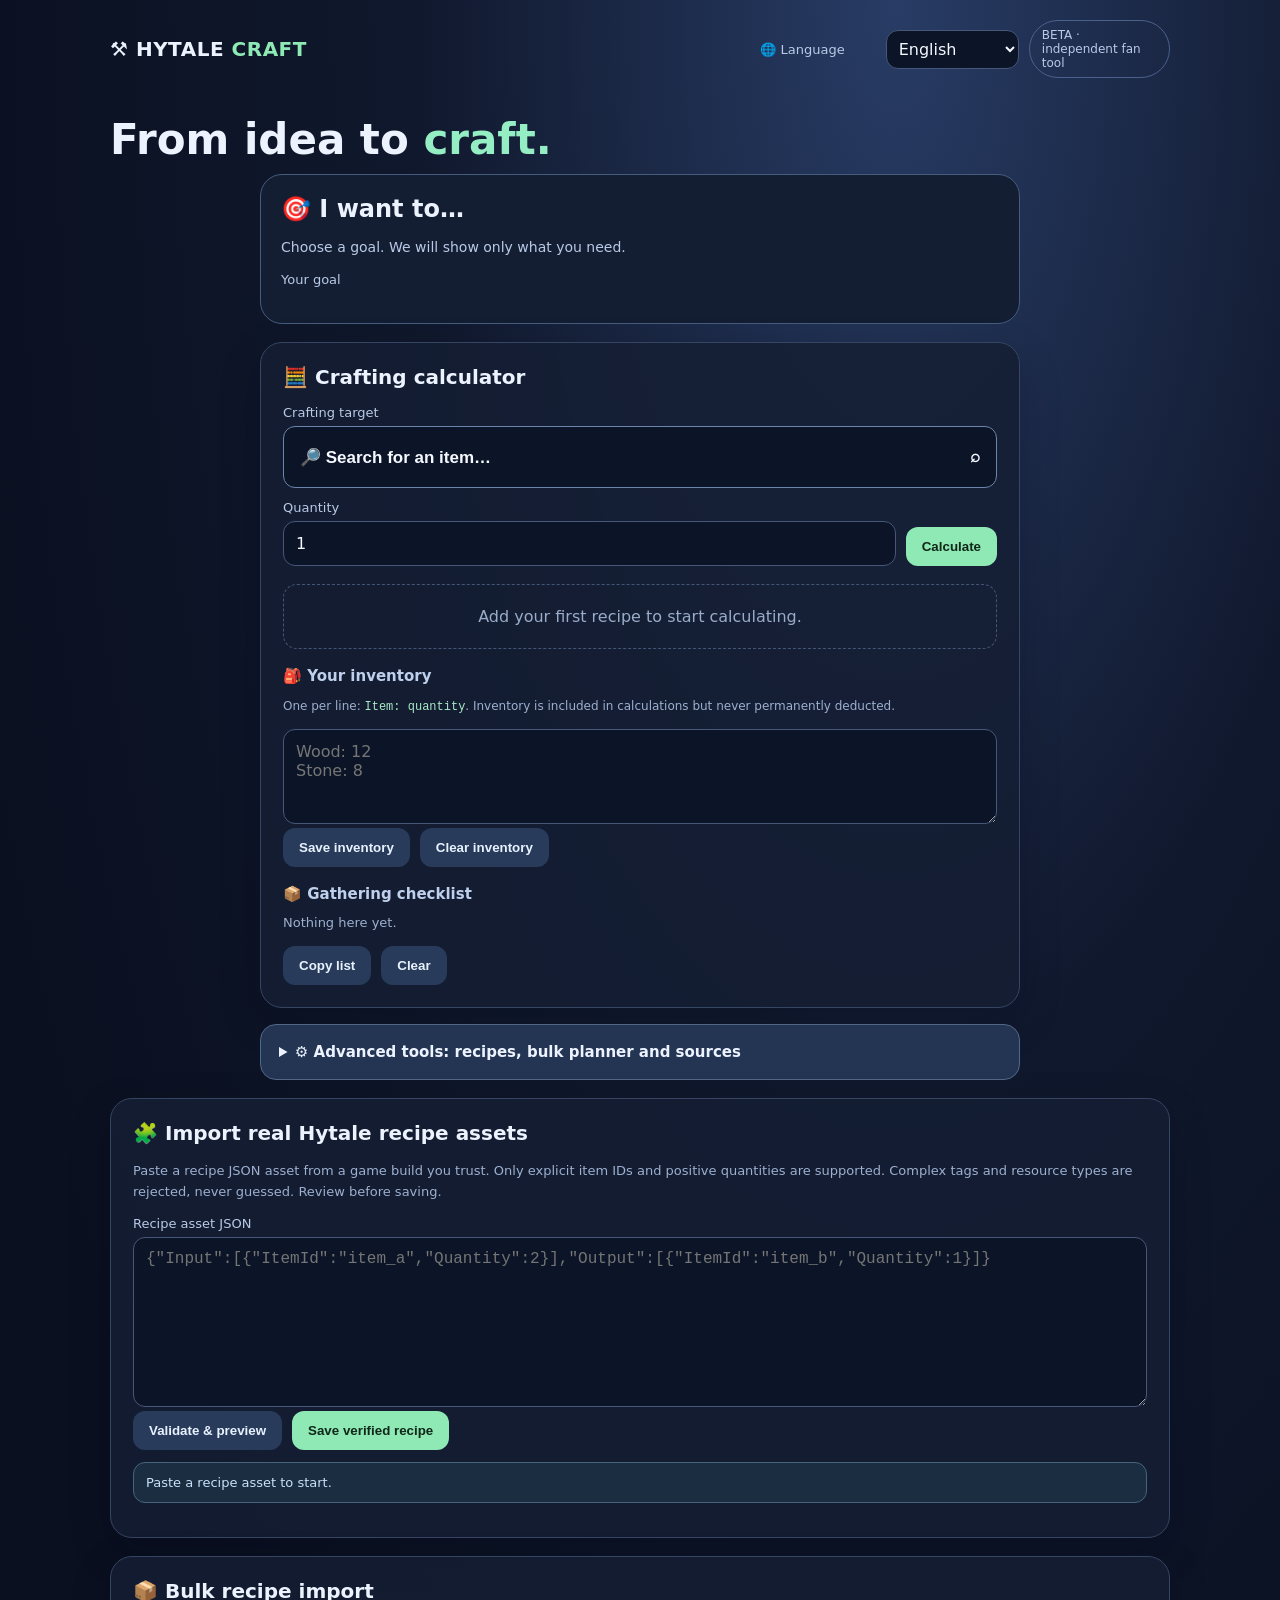
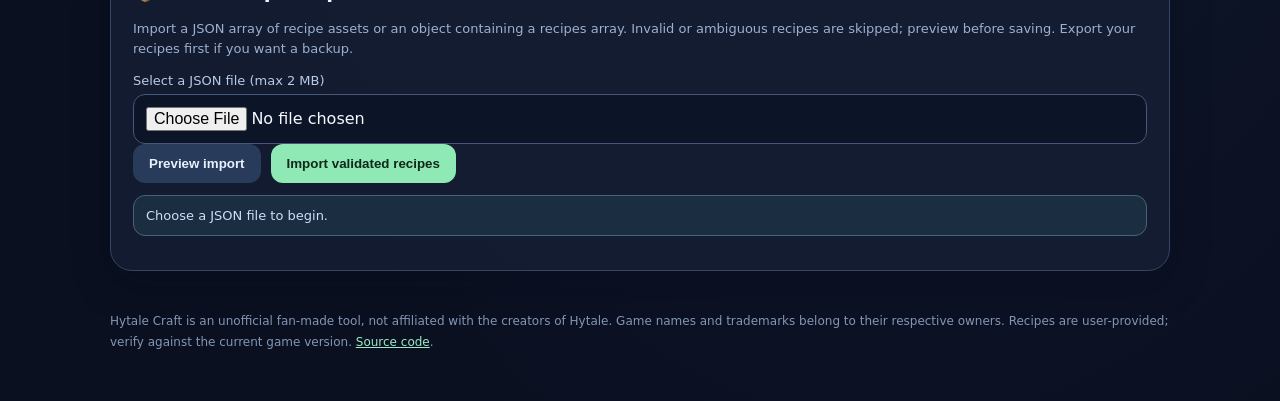
==== index.html @ 2d4877e4 "Improve mobile goal selection with localized interactive tiles" ====
<!doctype html>
<html lang="en"><head><meta charset="utf-8"><meta name="viewport" content="width=device-width,initial-scale=1"><meta name="theme-color" content="#10172a"><title>Hytale Craft Planner — Recipe Calculator & Resource Checklist</title><meta name="description" content="Free unofficial Hytale crafting planner. Calculate crafting chains, track inventory, reuse leftovers, and export your recipes."><meta name="robots" content="index,follow"><link rel="canonical" href="https://moi-pary72.github.io/hytale-craft/">
<style>
:root{font-family:Inter,system-ui,-apple-system,sans-serif;color:#ecf3ff;background:#0a1020}*{box-sizing:border-box}body{margin:0;background:radial-gradient(ellipse at 70% 0%,#283c65 0%,#10182d 38%,#0a1020 78%);min-height:100vh}header,main,footer{max-width:1100px;margin:auto;padding:20px}header{display:flex;justify-content:space-between;align-items:center;gap:12px}.brand{font-weight:900;font-size:20px;letter-spacing:.5px}.brand span{color:#8ee9b5}.pill{font-size:12px;border:1px solid #49618c;border-radius:30px;padding:7px 12px;color:#b9cae6}h1{font-size:clamp(32px,6vw,64px);line-height:1.05;margin:36px 0 14px}h1 em{font-style:normal;color:#94edc3}.lead{color:#b5c5df;max-width:650px;line-height:1.6}.grid{display:grid;grid-template-columns:1.1fr .9fr;gap:18px;margin-top:28px}.card{background:#141e33d9;border:1px solid #354562;border-radius:22px;padding:22px;box-shadow:0 15px 40px #050a1838}h2{margin:0 0 16px;font-size:20px}h3{font-size:15px;margin:22px 0 10px;color:#bed0ec}label{display:block;font-size:13px;color:#b9cae6;margin:12px 0 6px}input,select,textarea{width:100%;background:#0c1527;color:#f5f8ff;border:1px solid #465779;border-radius:12px;padding:12px;font:inherit;min-width:0}textarea{min-height:95px}button{border:0;background:#8ee9b5;color:#102719;font-weight:800;padding:12px 16px;border-radius:12px;cursor:pointer}button.secondary{background:#283b5a;color:#e8f2ff}button.danger{background:#593044;color:#ffe0e7}.row{display:flex;gap:10px;align-items:end;flex-wrap:wrap}.row>*{flex:1}.row button{flex:0 0 auto}.muted{color:#9db0cf;font-size:13px;line-height:1.6}.item{display:flex;align-items:center;justify-content:space-between;gap:12px;padding:12px 0;border-bottom:1px solid #34415b}.item strong{font-size:14px}.item small{color:#9db0cf;display:block;margin-top:3px}.tag{background:#253b50;color:#9df3c4;border-radius:9px;padding:6px 10px;font-size:12px;white-space:nowrap}.status{padding:12px;border:1px solid #47637c;background:#1b2e41;border-radius:12px;font-size:13px;color:#c9e0fa;margin:12px 0}.error{border-color:#a45a6e;color:#ffd1da}.result{margin-top:18px}.empty{padding:22px;text-align:center;color:#99acc8;border:1px dashed #455675;border-radius:14px}footer{color:#8396b5;font-size:12px;line-height:1.7;padding-bottom:50px}a{color:#9debc5}code{color:#a7e9c6}.hide{display:none!important}@media(max-width:750px){.grid{grid-template-columns:1fr}header,main,footer{padding:16px}h1{margin-top:18px}.card{padding:17px}.row{align-items:stretch}.row button{flex:1 1 100%}}
.hub-grid{display:grid;grid-template-columns:repeat(auto-fit,minmax(min(100%,270px),1fr));gap:12px;margin-top:16px}.hub-entry{background:#0d172b;border:1px solid #40516e;border-radius:16px;padding:16px;min-width:0}.hub-entry h3{font-size:17px;margin:0 0 8px}.hub-entry p{font-size:13px;line-height:1.55;color:#b8c9e3}.hub-entry a{display:inline-block;padding:8px 12px;border-radius:9px;background:#284564;text-decoration:none;font-weight:700}.hub-entry small{display:block;margin:10px 0;color:#92a9cc}.hub-grid .empty{grid-column:1/-1}#hub-filter{max-width:210px}@media(max-width:750px){#hub-filter{max-width:none}} 
.goal-tiles{display:grid;grid-template-columns:repeat(2,minmax(0,1fr));gap:12px;margin-top:16px}.goal-tile{display:flex;align-items:center;justify-content:center;flex-direction:column;gap:9px;min-height:112px;padding:14px 8px;border-radius:20px;background:linear-gradient(145deg,#263d62,#192941);border:1px solid #56759a;color:#f5f8ff;font-size:15px;font-weight:750;text-align:center;cursor:pointer;transition:transform .18s,box-shadow .18s,border-color .18s}.goal-tile .emoji{font-size:35px;line-height:1.2}.goal-tile:active{transform:scale(.95)}.goal-tile:focus-visible{outline:3px solid #8ee9b5;outline-offset:3px}.goal-tile[aria-pressed="true"]{border-color:#8ee9b5;box-shadow:0 0 0 2px #8ee9b555;background:#264d55}.goal-detail-tiles{display:grid;grid-template-columns:repeat(2,minmax(0,1fr));gap:10px}.goal-detail-tiles button{background:#293e61;color:white;border:1px solid #58749b;border-radius:14px;padding:15px 9px;min-height:62px}.goal-detail-tiles button[aria-pressed="true"]{background:#8ee9b5;color:#0b182b}.goal-home select[hidden]{display:none!important}@media(max-width:350px){.goal-tiles{gap:8px}.goal-tile{font-size:13px}}
</style><style>
#target{position:absolute!important;width:1px!important;height:1px!important;opacity:0!important;pointer-events:none!important}
.catalog-launch{width:100%;text-align:left;background:#0c1527;color:#f5f8ff;border:1px solid #6b85ac;display:flex;align-items:center;justify-content:space-between;gap:12px}
.catalog-launch:focus-visible,.catalog-search:focus-visible{outline:3px solid #8ee9b5;outline-offset:3px}
.catalog-backdrop[hidden]{display:none!important}.catalog-backdrop{position:fixed;inset:0;background:#030814cc;z-index:9999;display:flex;align-items:center;justify-content:center;padding:12px}
.catalog-panel{width:min(100%,680px);max-height:min(92dvh,850px);overflow:auto;background:#141e33;border:1px solid #536889;border-radius:20px;padding:18px;box-shadow:0 22px 90px #0009}
.catalog-head{display:flex;align-items:center;justify-content:space-between;gap:10px}.catalog-head h2{margin:0}
.catalog-close{font-size:25px;min-width:48px;min-height:48px;padding:4px}
.catalog-search{margin:14px 0;font-size:17px}
.catalog-categories{display:flex;gap:8px;flex-wrap:wrap;margin:8px 0 14px}
.catalog-categories button{padding:9px 12px;background:#293c5c;color:#e8f2ff;font-size:13px}
.catalog-categories button[aria-pressed=true]{background:#8ee9b5;color:#102719}
.catalog-result{width:100%;display:flex;align-items:center;justify-content:space-between;gap:12px;text-align:left;background:#1c2b44;color:#f5f8ff;margin:6px 0;padding:14px}
.catalog-result small{color:#b8c9e3;font-weight:400}
.catalog-empty{padding:22px;color:#c1d2e9;line-height:1.6}
@media(max-width:750px){.catalog-backdrop{align-items:flex-end;padding:0}.catalog-panel{border-radius:22px 22px 0 0;max-height:93dvh;width:100%}}
</style><style>
/* Beginner-first layout: actual browser-native select is fully removed from interaction. */
#target{display:none!important}.catalog-launch{min-height:62px;font-size:17px}.catalog-result{min-height:62px}.catalog-result:focus-visible{outline:3px solid #8ee9b5}
.quick-start{margin:0 0 20px;padding:18px;border:1px solid #3e5977;border-radius:20px;background:#15283b}.quick-start h2{margin:0 0 8px}.quick-start p{margin:0 0 14px;color:#bcd1e6;line-height:1.55}.quick-grid{display:grid;grid-template-columns:repeat(auto-fit,minmax(160px,1fr));gap:9px}.quick-item{display:flex;align-items:center;gap:10px;text-align:left;background:#243955;color:#f4f9ff;border:1px solid #536c8c;padding:13px;min-height:65px}.quick-item span{font-size:25px}.quick-item small{display:block;color:#adc6e1;font-weight:400;font-size:11px;margin-top:4px}.advanced-tools{margin-top:22px}.advanced-tools>summary{cursor:pointer;padding:18px;border:1px solid #526887;border-radius:16px;background:#233552;font-weight:800;list-style-position:inside}.advanced-tools[open]>summary{margin-bottom:16px}.advanced-tools .grid{margin-top:0}.advanced-tools .card{margin-bottom:16px}.catalog-hint{color:#aec3de;font-size:12px;margin-top:9px}
@media(max-width:750px){.quick-start{padding:14px}.quick-grid{grid-template-columns:repeat(2,minmax(0,1fr))}.quick-item{padding:10px;font-size:12px;min-height:70px}}
</style><style>
/* Compact goal-first home */
#planner-shell[hidden],#goal-next[hidden]{display:none!important}
#planner-shell{display:block!important}
#planner-shell[hidden]{display:none!important}
#inventory-more{margin-top:20px}#inventory-more>summary{cursor:pointer;padding:13px;background:#253b57;border-radius:12px;font-weight:700}

main{padding-top:8px}main>h1{font-size:clamp(27px,5vw,42px);margin:12px 0 8px}main>.lead,main>.status,main>.quick-start{display:none!important}
.goal-home{max-width:760px;margin:12px auto 18px;padding:20px;background:#141e33;border:1px solid #455c7e;border-radius:22px}
.goal-home h2{font-size:24px;margin:0 0 9px}.goal-home p{color:#b9cae6;font-size:14px;line-height:1.5}
.goal-home select{font-size:17px;min-height:56px;border-color:#79a7bd}.goal-home .goal-next{margin-top:14px}.goal-home .goal-next[hidden]{display:none}
.goal-home .goal-tip{background:#1c3046;padding:12px;border-radius:12px;margin-top:12px}
.goal-home .goal-actions{display:flex;gap:10px;flex-wrap:wrap;margin-top:14px}.goal-home .goal-actions button{flex:1;min-width:150px}
#planner-shell{max-width:760px;margin:0 auto}#planner-shell>.card{margin-top:0}
#planner-shell .card h3{margin-top:18px}
#planner-shell .card>p.muted{font-size:12px}
#advanced-tools{max-width:760px;margin:16px auto}
#advanced-tools>summary{font-size:15px}
@media(max-width:750px){.goal-home{padding:15px;margin-top:8px}.goal-home h2{font-size:22px}main>h1{margin-top:8px}#planner-shell .card{padding:16px}}
</style></head><body><header><div class="brand">⚒️ HYTALE <span>CRAFT</span></div><div class="row" style="align-items:center;justify-content:flex-end"><label for="language" style="margin:0">🌐 <span id="lang-label">Language</span></label><select id="language" aria-label="Site language" style="width:auto;min-width:112px;padding:8px"><option value="en">English</option><option value="ru">Русский</option></select><div class="pill">BETA · независимый инструмент</div></div></header><main><h1>От идеи до <em>крафта.</em></h1><p class="lead">Планируй цепочки изготовления, считай базовые ресурсы и собирай список добычи. Добавляй рецепты из проверенных источников или собственной игры — калькулятор посчитает зависимости автоматически.</p><div class="status">🧭 Важно: база пока заполняется. Мы не подменяем неизвестные игровые рецепты выдуманными. Добавленные тобой рецепты сохраняются локально в браузере.</div><section class="quick-start" id="quick-start"><h2 id="quick-title">⚡ Start crafting in seconds</h2><p id="quick-description">Pick an item below, choose how many you need, and calculate the materials. Recipes are historical samples — check your game version.</p><div class="quick-grid" id="quick-grid"></div></section><section class="goal-home" id="goal-home" aria-labelledby="goal-heading"><h2 id="goal-heading">🎯 I want to…</h2><p id="goal-intro">Choose a goal. We will show only what you need.</p><label for="goal-select" id="goal-label">Your goal</label><select id="goal-select" hidden aria-hidden="true"><option value="">Choose a goal…</option></select><div id="goal-tiles" class="goal-tiles" role="group" aria-label="Choose a goal"></div><div class="goal-next" id="goal-next" hidden><label for="goal-detail" id="goal-detail-label">What exactly?</label><select id="goal-detail" hidden aria-hidden="true"></select><div id="goal-detail-tiles" class="goal-detail-tiles" role="group"></div><p class="goal-tip" id="goal-tip"></p><div class="goal-actions"><button type="button" id="goal-go">Continue →</button><button type="button" class="secondary" id="goal-reset">Start over</button></div></div></section><div class="grid" id="planner-shell"><section class="card"><h2>🧮 Калькулятор ресурсов</h2><label for="target">Что изготовить</label><select id="target"></select><div class="row"><div><label for="qty">Количество</label><input id="qty" type="number" min="1" max="999999" value="1"></div><button id="calc">Рассчитать</button></div><div id="results" class="result"><div class="empty">Добавь первый рецепт, чтобы начать расчёт.</div></div><h3>🎒 Что уже есть в инвентаре</h3><p class="muted">По одной строке: <code>Название: количество</code>. Инвентарь учитывается при расчёте, но не списывается навсегда.</p><textarea id="inventory" placeholder="Древесина: 12&#10;Камень: 8"></textarea><div class="row"><button id="save-inventory" class="secondary">Сохранить инвентарь</button><button id="reset-inventory" class="secondary">Очистить инвентарь</button></div><h3>📦 Мой список добычи</h3><div id="shopping" class="muted">Пока пусто.</div><div class="row" style="margin-top:12px"><button class="secondary" id="copy">Скопировать список</button><button class="secondary" id="clear-list">Очистить</button></div></section><section class="card" id="recipe-editor"><h2>📖 Редактор рецептов</h2><p class="muted">Название результата и количество за один крафт. Ингредиенты: каждый с новой строки в формате <code>Название: количество</code>.</p><label for="name">Предмет</label><input id="name" placeholder="Например: название из игры" maxlength="100"><div class="row"><div><label for="yield">Выход за крафт</label><input id="yield" type="number" min="1" max="999999" value="1"></div><div><label for="source">Источник (необязательно)</label><input id="source" placeholder="URL / заметка" maxlength="500"></div></div><label for="ingredients">Ингредиенты</label><textarea id="ingredients" placeholder="Материал A: 3&#10;Материал B: 2"></textarea><button id="save">Сохранить рецепт</button><div id="notice" class="muted" role="status" style="margin-top:12px"></div><h3>Сохранённые рецепты <span id="count" class="tag">0</span></h3><div id="recipes"></div><h3>💾 Перенос данных</h3><p class="muted">Экспортируй JSON, чтобы не потерять рецепты при смене телефона. Импорт заменяет текущую базу после подтверждения.</p><div class="row"><button id="export" class="secondary">Экспорт JSON</button><button id="import" class="secondary">Импорт JSON</button><input id="file" type="file" accept=".json,application/json" class="hide"></div></section></div><section class="card" id="batch-card" style="margin-top:18px"><h2 id="batch-title">🧰 Multi-item crafting planner</h2><p class="muted" id="batch-help">Plan several items at once. Recipes and inventory are shared; leftovers from earlier crafts are reused. All calculations stay on your device.</p><label for="batch-lines" id="batch-label">Crafting goals — one per line: Item: quantity</label><textarea id="batch-lines" placeholder="Item name: 2&#10;Another item: 4"></textarea><div class="row"><button id="batch-run">Calculate all</button><button id="batch-copy" class="secondary">Copy materials</button></div><div id="batch-result" class="result" aria-live="polite"></div></section><section class="card" id="source-hub" style="margin-top:18px"><h2 id="hub-heading">📚 Verified game-data sources</h2><p class="muted" id="hub-intro">Find real Hytale items and recipes in independent, versioned databases. Check each source's game version before using a recipe. No unverified recipes are preloaded.</p><div class="row"><input id="hub-search" type="search" placeholder="Search sources and features…" aria-label="Search sources"><select id="hub-filter" aria-label="Filter source category"><option value="all">All sources</option><option value="recipes">Recipes</option><option value="items">Items</option><option value="technical">Technical data</option></select></div><div id="hub-list" class="hub-grid"></div><p class="muted" id="hub-disclaimer">These are third-party references, not endorsements. Source versions and coverage can differ. Links open their original websites.</p></section><section class="card" id="asset-importer" style="margin-top:18px"><h2 id="asset-title">🧩 Import real Hytale recipe assets</h2><p class="muted" id="asset-description">Paste a recipe JSON asset from a game build you trust. Only explicit item IDs and positive quantities are supported. Complex tags and resource types are rejected, never guessed. Review before saving.</p><label for="asset-json" id="asset-json-label">Recipe asset JSON</label><textarea id="asset-json" spellcheck="false" style="min-height:170px;font-family:ui-monospace,monospace" placeholder='{"Input":[{"ItemId":"item_a","Quantity":2}],"Output":[{"ItemId":"item_b","Quantity":1}]}'></textarea><div class="row"><button id="asset-preview" class="secondary">Validate & preview</button><button id="asset-save" disabled>Save verified recipe</button></div><div id="asset-result" class="status" role="status" aria-live="polite"></div></section><section class="card" id="asset-bulk" style="margin-top:18px"><h2 id="bulk-title">📦 Bulk recipe import</h2><p class="muted" id="bulk-desc">Import a JSON array of recipe assets or an object containing a recipes array. Invalid or ambiguous recipes are skipped; preview before saving. Export your recipes first if you want a backup.</p><label for="bulk-file" id="bulk-label">Select a JSON file (max 2 MB)</label><input id="bulk-file" type="file" accept=".json,application/json"><div class="row"><button id="bulk-check" class="secondary">Preview import</button><button id="bulk-apply" disabled>Import validated recipes</button></div><div id="bulk-status" class="status" role="status" aria-live="polite"></div></section></main><footer>Hytale Craft — неофициальный фанатский инструмент, не связанный с разработчиками Hytale. Игровые названия и знаки принадлежат правообладателям. Данные рецептов добавляет пользователь; проверяй их по актуальной версии игры. <a href="https://github.com/moi-pary72/hytale-craft">Исходный код</a>.</footer>
<script>
/* Historical sample data, loaded before the planner initializes. Never overwrite user data. */
(()=>{'use strict';const KEY='hytale-craft-recipes-v1',FLAG='hytale-craft-seed-2026-11-v2';const source='Historical community guide — verify against your game version';const samples={
'Rudimentary Daggers':{yield:1,source,ingredients:{Rubble:3,'Plant Fibers':2,Sticks:2}},
'Copper Daggers':{yield:1,source,ingredients:{'Copper Ingots':4,Logs:3,'Plant Fibers':3}},
'Iron Daggers':{yield:1,source,ingredients:{'Iron Ingots':4,'Light Leather':2,'Linen Scraps':3}},
'Rudimentary Shortbow':{yield:1,source,ingredients:{Sticks:4,'Plant Fibers':6}},
'Copper Shortbow':{yield:1,source,ingredients:{'Copper Ingots':4,Logs:4,'Plant Fibers':6}},
'Iron Shortbow':{yield:1,source,ingredients:{'Iron Ingots':6,'Light Leather':3,'Linen Scraps':3}},
'Copper Shield':{yield:1,source,ingredients:{'Copper Ingots':2,Log:1,'Plant Fibers':3}},
'Iron Shield':{yield:1,source,ingredients:{'Iron Ingots':4,'Light Leather':3,'Linen Scraps':3}},
'Crossbow':{yield:1,source,ingredients:{'Linen Scraps':3,'Light Leather':3,'Iron Ingots':6}}
};
try{if(localStorage.getItem(FLAG))return;const raw=JSON.parse(localStorage.getItem(KEY)||'{}');if(!raw||typeof raw!=='object'||Array.isArray(raw))return;let changed=false;for(const [k,v] of Object.entries(samples)){if(Object.keys(raw).length>=500)break;if(!Object.prototype.hasOwnProperty.call(raw,k)){raw[k]=v;changed=true}}if(changed)localStorage.setItem(KEY,JSON.stringify(raw));localStorage.setItem(FLAG,'1')}catch(e){console.warn('Sample data unavailable',e)}})();
</script>
<script>
(()=>{'use strict';
const KEY='hytale-craft-recipes-v1';let db={};let shopping={};
const $=id=>document.getElementById(id);
const safe=s=>String(s).replace(/[&<>"']/g,c=>({'&':'&amp;','<':'&lt;','>':'&gt;','"':'&quot;',"'":'&#39;'}[c]));
const validName=s=>typeof s==='string'&&s.trim().length>0&&s.trim().length<=100;
const integer=n=>Number.isSafeInteger(n)&&n>0&&n<=999999;
const validDb=x=>{if(!x||typeof x!=='object'||Array.isArray(x)||Object.keys(x).length>500)return false;return Object.entries(x).every(([k,v])=>validName(k)&&v&&integer(v.yield)&&typeof v.source==='string'&&v.source.length<=500&&v.ingredients&&typeof v.ingredients==='object'&&!Array.isArray(v.ingredients)&&Object.keys(v.ingredients).length<=50&&Object.entries(v.ingredients).every(([a,n])=>validName(a)&&integer(n)));};
try{const raw=localStorage.getItem(KEY);if(raw){const parsed=JSON.parse(raw);if(validDb(parsed))db=parsed;}}catch(e){}
const persist=()=>{try{localStorage.setItem(KEY,JSON.stringify(db));return true}catch(e){notify('Не удалось сохранить: проверь свободное место браузера.',true);return false}};
const notify=(s,bad=false)=>{$('notice').textContent=s;$('notice').style.color=bad?'#ffb8c7':'#a3edc7'};
function render(){const keys=Object.keys(db).sort((a,b)=>a.localeCompare(b,'ru'));$('count').textContent=keys.length;const selected=$('target').value;$('target').innerHTML='<option value="">Выбери предмет</option>'+keys.map(k=>'<option value="'+safe(k)+'">'+safe(k)+'</option>').join('');if(db[selected])$('target').value=selected;$('recipes').innerHTML=keys.length?keys.map(k=>'<div class="item"><div><strong>'+safe(k)+'</strong><small>Выход: '+db[k].yield+' · компонентов: '+Object.keys(db[k].ingredients).length+'</small></div><button class="secondary edit" data-key="'+safe(k)+'">Изменить</button><button class="danger del" data-key="'+safe(k)+'" aria-label="Удалить '+safe(k)+'">×</button></div>').join(''):'<div class="muted">Рецептов ещё нет.</div>';}
function parseIngredients(s){const out={};for(const line of s.split(/\r?\n/)){if(!line.trim())continue;const pos=line.lastIndexOf(':');if(pos<1)throw Error('Формат ингредиента: Название: количество');const key=line.slice(0,pos).trim(),n=Number(line.slice(pos+1).trim());if(!validName(key)||!integer(n))throw Error('Некорректный ингредиент: '+line);out[key]=(out[key]||0)+n;if(!integer(out[key]))throw Error('Слишком большое количество: '+key)}if(Object.keys(out).length>50)throw Error('Максимум 50 ингредиентов');return out}
$('save').onclick=()=>{try{const name=$('name').value.trim(),yieldCount=Number($('yield').value),source=$('source').value.trim();if(!validName(name)||!integer(yieldCount))throw Error('Проверь название и количество результата');if(source.length>500)throw Error('Слишком длинный источник');const ingredients=parseIngredients($('ingredients').value);if(Object.keys(db).length>=500&&!db[name])throw Error('Лимит 500 рецептов');db[name]={yield:yieldCount,source,ingredients};persist();render();$('target').value=name;notify('Рецепт сохранён: '+name)}catch(e){notify(e.message,true)}};
$('recipes').onclick=e=>{const b=e.target.closest('button[data-key]');if(!b)return;const key=b.dataset.key;if(!db[key])return;if(b.classList.contains('del')){if(confirm('Удалить рецепт «'+key+'»?')){delete db[key];persist();render()}}else{$('name').value=key;$('yield').value=db[key].yield;$('source').value=db[key].source;$('ingredients').value=Object.entries(db[key].ingredients).map(([k,v])=>k+': '+v).join('\n');$('name').focus();notify('Редактируешь: '+key)}};
function compute(name,qty,inventory){const totals={},steps={},stock={...inventory},stack=new Set();function walk(k,n,depth){if(depth>100)throw Error('Слишком глубокая цепочка рецептов');if(!Number.isSafeInteger(n)||n<1||n>1e12)throw Error('Слишком большое количество');if(stack.has(k))throw Error('Цикл рецептов: '+[...stack,k].join(' → '));const available=Math.min(stock[k]||0,n);if(available){stock[k]-=available;n-=available}if(!n)return;if(!db[k]){totals[k]=(totals[k]||0)+n;return}stack.add(k);const batches=Math.ceil(n/db[k].yield);steps[k]=(steps[k]||0)+batches;const surplus=batches*db[k].yield-n;if(surplus)stock[k]=(stock[k]||0)+surplus;for(const [ingredient,count] of Object.entries(db[k].ingredients))walk(ingredient,batches*count,depth+1);stack.delete(k)}walk(name,qty,0);return{totals,steps,stock}}
function displayShopping(){const entries=Object.entries(shopping).sort((a,b)=>a[0].localeCompare(b[0],'ru'));$('shopping').innerHTML=entries.length?entries.map(([k,v])=>'<div class="item"><span>'+safe(k)+'</span><strong>× '+v.toLocaleString('ru-RU')+'</strong></div>').join(''):'Пока пусто.'}
$('calc').onclick=()=>{const name=$('target').value,n=Number($('qty').value);if(!db[name]||!integer(n)){ $('results').innerHTML='<div class="empty">Выбери рецепт и укажи количество от 1 до 999999.</div>';return}try{const inventory=parseIngredients($('inventory').value);const {totals,steps,stock}=compute(name,n,inventory);shopping=totals;const materials=Object.entries(totals).sort((a,b)=>a[0].localeCompare(b[0],'ru'));const operations=Object.entries(steps);$('results').innerHTML='<h3>⛏️ Базовые ресурсы</h3>'+(materials.length?materials.map(([k,v])=>'<div class="item"><strong>'+safe(k)+'</strong><span class="tag">× '+v.toLocaleString('ru-RU')+'</span></div>').join(''):'<p class="muted">У рецепта нет ингредиентов.</p>')+'<h3>🔨 Операции крафта</h3>'+operations.map(([k,v])=>'<div class="item"><span>'+safe(k)+'</span><span class="tag">'+v.toLocaleString('ru-RU')+' раз</span></div>').join('')+'<h3>♻️ Остатки после расчёта</h3>'+(Object.entries(stock).filter(([k,v])=>v>0).map(([k,v])=>'<div class="item"><span>'+safe(k)+'</span><span class="tag">× '+v.toLocaleString('ru-RU')+'</span></div>').join('')||'<p class="muted">Нет остатков.</p>')+'<p class="muted">Инвентарь и излишки от крафта учитываются при расчёте. Расход материалов идёт в порядке обхода цепочки.</p>';displayShopping()}catch(e){$('results').innerHTML='<div class="status error">'+safe(e.message)+'</div>'}};
const INV_KEY='hytale-craft-inventory-v1';try{$('inventory').value=localStorage.getItem(INV_KEY)||''}catch(e){}$('save-inventory').onclick=()=>{try{const v=parseIngredients($('inventory').value);localStorage.setItem(INV_KEY,Object.entries(v).map(([k,n])=>k+': '+n).join('\n'));notify('Инвентарь сохранён')}catch(e){notify(e.message,true)}};$('reset-inventory').onclick=()=>{if(!confirm('Очистить инвентарь?'))return;$('inventory').value='';try{localStorage.removeItem(INV_KEY)}catch(e){}notify('Инвентарь очищен')};
$('copy').onclick=async()=>{const t=Object.entries(shopping).map(([k,v])=>k+' × '+v).join('\n');if(!t)return;try{await navigator.clipboard.writeText(t);notify('Список скопирован')}catch(e){notify('Копирование недоступно — выдели список вручную',true)}};
$('clear-list').onclick=()=>{shopping={};displayShopping();$('results').innerHTML='<div class="empty">Список очищен.</div>'};
$('export').onclick=()=>{const blob=new Blob([JSON.stringify({format:'hytale-craft-v1',recipes:db},null,2)],{type:'application/json'}),url=URL.createObjectURL(blob),a=document.createElement('a');a.href=url;a.download='hytale-craft-recipes.json';a.click();setTimeout(()=>URL.revokeObjectURL(url),1000)};
$('import').onclick=()=>$('file').click();
$('file').onchange=async e=>{const file=e.target.files[0];if(!file)return;try{if(file.size>2000000)throw Error('Файл слишком большой');const x=JSON.parse(await file.text());if(x.format!=='hytale-craft-v1'||!validDb(x.recipes))throw Error('Неверный формат файла');if(!confirm('Заменить все локальные рецепты импортированными?'))return;db=x.recipes;persist();render();notify('Импортировано рецептов: '+Object.keys(db).length)}catch(err){notify(err.message,true)}finally{e.target.value=''}};
render();displayShopping();
})();
</script><script>
(()=>{'use strict';
const dictionary={"BETA · независимый инструмент":"БЕТА · независимый инструмент","крафта.":"craft.","От идеи до ":"From idea to ","От идеи до крафта.":"From idea to craft.","Планируй цепочки изготовления, считай базовые ресурсы и собирай список добычи. Добавляй рецепты из проверенных источников или собственной игры — калькулятор посчитает зависимости автоматически.":"Plan crafting chains, calculate raw materials, and build a gathering checklist. Add recipes from verified sources or your own gameplay — the planner calculates dependencies automatically.","🧭 Важно: база пока заполняется. Мы не подменяем неизвестные игровые рецепты выдуманными. Добавленные тобой рецепты сохраняются локально в браузере.":"🧭 Note: The recipe database is still being built. We never invent unverified game recipes. Your recipes are saved locally in your browser.","🧮 Калькулятор ресурсов":"🧮 Crafting calculator","Что изготовить":"Crafting target","Количество":"Quantity","Рассчитать":"Calculate","Добавь первый рецепт, чтобы начать расчёт.":"Add your first recipe to start calculating.","🎒 Что уже есть в инвентаре":"🎒 Your inventory","По одной строке: ":"One per line: ","Название: количество":"Item: quantity",". Инвентарь учитывается при расчёте, но не списывается навсегда.":". Inventory is included in calculations but never permanently deducted.","Сохранить инвентарь":"Save inventory","Очистить инвентарь":"Clear inventory","📦 Мой список добычи":"📦 Gathering checklist","Пока пусто.":"Nothing here yet.","Скопировать список":"Copy list","Очистить":"Clear","📖 Редактор рецептов":"📖 Recipe editor","Название результата и количество за один крафт. Ингредиенты: каждый с новой строки в формате ":"Output item and yield per craft. Enter ingredients one per line as ","Предмет":"Item","Выход за крафт":"Yield per craft","Источник (необязательно)":"Source (optional)","Ингредиенты":"Ingredients","Сохранить рецепт":"Save recipe","Сохранённые рецепты ":"Saved recipes ","💾 Перенос данных":"💾 Data backup","Экспортируй JSON, чтобы не потерять рецепты при смене телефона. Импорт заменяет текущую базу после подтверждения.":"Export JSON to back up recipes. Import replaces your current recipes after confirmation.","Экспорт JSON":"Export JSON","Импорт JSON":"Import JSON","Hytale Craft — неофициальный фанатский инструмент, не связанный с разработчиками Hytale. Игровые названия и знаки принадлежат правообладателям. Данные рецептов добавляет пользователь; проверяй их по актуальной версии игры. ":"Hytale Craft is an unofficial fan-made tool, not affiliated with the creators of Hytale. Game names and trademarks belong to their respective owners. Recipes are user-provided; verify against the current game version. ","Исходный код":"Source code","Выбери предмет":"Select an item","Рецептов ещё нет.":"No recipes yet.","Изменить":"Edit","Удалить ":"Delete ","Выход: ":"Yield: "," · компонентов: ":" · ingredients: ","⛏️ Базовые ресурсы":"⛏️ Raw materials","🔨 Операции крафта":"🔨 Crafting operations","♻️ Остатки после расчёта":"♻️ Remaining inventory","У рецепта нет ингредиентов.":"This recipe has no ingredients.","Нет остатков.":"No leftovers."," раз":" crafts","Инвентарь и излишки от крафта учитываются при расчёте. Расход материалов идёт в порядке обхода цепочки.":"Inventory and crafting surplus are included in the calculation. Materials are consumed in dependency traversal order.","Выбери рецепт и укажи количество от 1 до 999999.":"Choose a recipe and enter a quantity from 1 to 999999.","Список очищен.":"List cleared.","Например: название из игры":"Example: item name from game","Материал A: 3":"Material A: 3","Материал B: 2":"Material B: 2","Древесина: 12":"Wood: 12","Камень: 8":"Stone: 8","URL / заметка":"URL / note","Не удалось сохранить: проверь свободное место браузера.":"Could not save: check browser storage.","Формат ингредиента: Название: количество":"Ingredient format: Item: quantity","Некорректный ингредиент: ":"Invalid ingredient: ","Слишком большое количество: ":"Quantity too large: ","Максимум 50 ингредиентов":"Maximum 50 ingredients","Проверь название и количество результата":"Check the item name and output quantity","Слишком длинный источник":"Source is too long","Лимит 500 рецептов":"Limit of 500 recipes","Рецепт сохранён: ":"Recipe saved: ","Удалить рецепт «":"Delete recipe “","»?":"”?","Редактируешь: ":"Editing: ","Слишком глубокая цепочка рецептов":"Recipe chain is too deep","Слишком большое количество":"Quantity is too large","Цикл рецептов: ":"Recipe cycle: ","Инвентарь сохранён":"Inventory saved","Очистить инвентарь?":"Clear inventory?","Инвентарь очищен":"Inventory cleared","Список скопирован":"List copied","Копирование недоступно — выдели список вручную":"Clipboard unavailable — select the list manually","Файл слишком большой":"File is too large","Неверный формат файла":"Invalid file format","Заменить все локальные рецепты импортированными?":"Replace all local recipes with imported ones?","Импортировано рецептов: ":"Recipes imported: ","Раз":"Times","Язык":"Language","БЕТА · независимый инструмент":"BETA · independent fan tool"};
const language=document.getElementById('language');
let current='en';try{current=localStorage.getItem('hytale-craft-language')==='ru'?'ru':'en'}catch(e){}
language.value=current;
dictionary["БЕТА · независимый инструмент"]="BETA · independent fan tool";dictionary["BETA · независимый инструмент"]="BETA · independent fan tool";
const baseline=new WeakMap();
const placeholders=new WeakMap();
const keys=Object.keys(dictionary).sort((a,b)=>b.length-a.length);
function translate(value){if(Object.hasOwn(dictionary,value))return dictionary[value];const trimmed=value.trim();if(Object.hasOwn(dictionary,trimmed))return value.replace(trimmed,dictionary[trimmed]);for(const key of keys){if(value.startsWith(key)&&value.length>key.length)return dictionary[key]+value.slice(key.length)}return value}
function visit(node){if(node.nodeType===3){if(!baseline.has(node))baseline.set(node,node.nodeValue);const base=baseline.get(node);const target=current==='en'?translate(base):base;if(node.nodeValue!==target)node.nodeValue=target;return}
if(node.nodeType!==1||['SCRIPT','STYLE'].includes(node.tagName))return;
if(node.hasAttribute('placeholder')){if(!placeholders.has(node))placeholders.set(node,node.getAttribute('placeholder'));const base=placeholders.get(node);node.setAttribute('placeholder',current==='en'?base.split('\n').map(translate).join('\n'):base)}
for(const child of node.childNodes)visit(child)}
let busy=false;const observer=new MutationObserver(records=>{if(busy)return;busy=true;observer.disconnect();for(const record of records){if(record.type==='childList'){for(const node of record.addedNodes)visit(node)}else if(record.type==='characterData'&&record.target.nodeType===3){baseline.set(record.target,record.target.nodeValue);visit(record.target)}}observer.observe(document.body,{subtree:true,childList:true,characterData:true});busy=false});
function apply(){observer.disconnect();document.documentElement.lang=current;document.title=current==='en'?'Hytale Craft Planner — Recipe Calculator & Resource Checklist':'Hytale Craft — планировщик ресурсов';visit(document.body);observer.observe(document.body,{subtree:true,childList:true,characterData:true})}
language.addEventListener('change',()=>{current=language.value;try{localStorage.setItem('hytale-craft-language',current)}catch(e){}apply()});
apply();
})();
</script><script>
(()=>{'use strict';
const $=id=>document.getElementById(id),safe=x=>String(x).replace(/[&<>"']/g,c=>({'&':'&amp;','<':'&lt;','>':'&gt;','"':'&quot;',"'":'&#39;'}[c]));
const KEY='hytale-craft-recipes-v1',lang=()=>document.getElementById('language').value,words={
en:{title:'🧰 Multi-item crafting planner',help:'Plan several items at once. Recipes and inventory are shared; leftovers from earlier crafts are reused. All calculations stay on your device.',label:'Crafting goals — one per line: Item: quantity',run:'Calculate all',copy:'Copy materials',placeholder:'Item name: 2\nAnother item: 4',empty:'Add recipes first, then enter crafting goals.',bad:'Invalid goal: ',unknown:'No saved recipe for: ',cycle:'Circular recipe: ',limit:'Calculation limit reached',materials:'⛏️ Total raw materials',steps:'🔨 Crafting operations',left:'♻️ Leftovers',none:'None needed',copied:'Materials copied',fail:'Clipboard unavailable',count:' goals calculated'},
ru:{title:'🧰 Планировщик нескольких предметов',help:'Планируй несколько предметов сразу. Рецепты и инвентарь общие; остатки предыдущих крафтов используются повторно. Расчёт выполняется на устройстве.',label:'Цели — по одной строке: Предмет: количество',run:'Рассчитать всё',copy:'Скопировать ресурсы',placeholder:'Название предмета: 2\nДругой предмет: 4',empty:'Сначала добавь рецепты, затем укажи цели.',bad:'Неверная строка: ',unknown:'Нет сохранённого рецепта: ',cycle:'Циклический рецепт: ',limit:'Превышен лимит расчёта',materials:'⛏️ Всего базовых ресурсов',steps:'🔨 Операции крафта',left:'♻️ Остатки',none:'Ничего не требуется',copied:'Ресурсы скопированы',fail:'Копирование недоступно',count:' целей рассчитано'}};
let last={};
function localize(){const w=words[lang()];$('batch-title').textContent=w.title;$('batch-help').textContent=w.help;$('batch-label').textContent=w.label;$('batch-run').textContent=w.run;$('batch-copy').textContent=w.copy;$('batch-lines').placeholder=w.placeholder}
$('language').addEventListener('change',()=>setTimeout(localize,0));localize();
function parseLines(text){const result=[];for(const line of text.split(/\r?\n/)){if(!line.trim())continue;const i=line.lastIndexOf(':'),name=line.slice(0,i).trim(),n=Number(line.slice(i+1).trim());if(i<1||!name||name.length>100||!Number.isSafeInteger(n)||n<1||n>999999)throw Error(words[lang()].bad+line);result.push([name,n]);if(result.length>100)throw Error(words[lang()].limit)}return result}
$('batch-run').addEventListener('click',()=>{const w=words[lang()],box=$('batch-result');try{
const db=JSON.parse(localStorage.getItem(KEY)||'{}'),goals=parseLines($('batch-lines').value),inventory=parseLines($('inventory').value),stock={},raw={},steps={};
if(!goals.length)throw Error(w.empty);
for(const [name,n]of inventory)stock[name]=(stock[name]||0)+n;
let calls=0;
function add(obj,k,n){const total=(obj[k]||0)+n;if(!Number.isSafeInteger(total)||total>1e12)throw Error(w.limit);obj[k]=total}
function craft(name,n,stack){if(++calls>20000||stack.length>100||n>1e12)throw Error(w.limit);
const used=Math.min(stock[name]||0,n);stock[name]=(stock[name]||0)-used;n-=used;if(!n)return;
if(!db[name]){add(raw,name,n);return}
if(stack.includes(name))throw Error(w.cycle+[...stack,name].join(' → '));
const recipe=db[name];if(!Number.isSafeInteger(recipe.yield)||recipe.yield<1)throw Error(w.bad+name);
const batches=Math.ceil(n/recipe.yield);add(steps,name,batches);const surplus=batches*recipe.yield-n;if(surplus)add(stock,name,surplus);
for(const [item,amount]of Object.entries(recipe.ingredients)){if(!Number.isSafeInteger(amount)||amount<1)throw Error(w.bad+item);craft(item,batches*amount,[...stack,name])}}
for(const [name,n]of goals){if(!db[name])throw Error(w.unknown+name);craft(name,n,[])}
last=raw;const rows=(obj)=>Object.entries(obj).filter(([,n])=>n>0).sort((a,b)=>a[0].localeCompare(b[0])).map(([name,n])=>'<div class="item"><strong>'+safe(name)+'</strong><span class="tag">× '+n.toLocaleString()+'</span></div>').join('')||'<p class="muted">'+w.none+'</p>';
box.innerHTML='<p class="muted">'+goals.length+w.count+'</p><h3>'+w.materials+'</h3>'+rows(raw)+'<h3>'+w.steps+'</h3>'+rows(steps)+'<h3>'+w.left+'</h3>'+rows(stock);
}catch(e){last={};box.innerHTML='<div class="status error">'+safe(e.message)+'</div>'}});
$('batch-copy').addEventListener('click',async()=>{const w=words[lang()],lines=Object.entries(last).map(([k,n])=>k+' × '+n).join('\n');if(!lines)return;try{await navigator.clipboard.writeText(lines);$('batch-result').insertAdjacentHTML('afterbegin','<p class="muted">'+w.copied+'</p>')}catch(e){$('batch-result').insertAdjacentHTML('afterbegin','<p class="muted">'+w.fail+'</p>')}});
})();
</script><script>
(()=>{'use strict';
const $=id=>document.getElementById(id);
const refs=[
{id:'official',title:'Hytale Docs — Recipe schema',url:'https://docs.hytale.com/assets/item/recipes/',category:'technical',en:'Official technical documentation for game recipe asset structure. Not a browsable recipe catalog.',ru:'Официальная техническая документация по структуре игровых рецептов. Не каталог готовых рецептов.',version:'Documentation: Release 0.7.7'},
{id:'db',title:'HytaleDB',url:'https://hytaledb.net/',category:'recipes',en:'Versioned game-data snapshot with linked items, recipes, creatures and drops.',ru:'Версионный снимок игровых данных: предметы, рецепты, существа и добыча.',version:'Snapshot listed: 0.7.3'},
{id:'source',title:'Hytale Source',url:'https://hytale.source.gs/',category:'recipes',en:'Game-file-derived recipes, crafting benches, items and change history. Check the displayed build.',ru:'Рецепты из файлов игры, верстаки, предметы и история изменений. Проверяй версию.',version:'Build listed: 0.6.4-b27'},
{id:'sphere',title:'HySphere — Recipe book',url:'https://hysphere.app/recipes',category:'recipes',en:'Searchable recipe book, crafting benches and ingredient chains.',ru:'Поиск рецептов, верстаки и цепочки ингредиентов.',version:'Check current version on source'},
{id:'open',title:'OpenHytale Wiki',url:'https://openhytale.org/',category:'technical',en:'Browsable game catalogs and documented static JSON API.',ru:'Каталоги игровых данных и документированный статический JSON API.',version:'Check current version on source'},
{id:'life',title:'Hytale Life',url:'https://hytale-life.com/en/',category:'items',en:'Items, equipment, crafting benches and creature reference.',ru:'Предметы, снаряжение, верстаки и справочник существ.',version:'Check current version on source'},
{id:'alm',title:'Almanauts — Hytale',url:'https://almanauts.com/hytale/',category:'items',en:'Items, recipes, loot probabilities and gathering tools.',ru:'Предметы, рецепты, вероятности добычи и инструменты поиска ресурсов.',version:'Source lists: 0.7.4'}
];
const txt={en:{heading:'📚 Game-data research hub',intro:'Use real Hytale data from independent sources. Check the game version before copying recipes. This planner does not pretend that unverified recipes are official.',search:'Search sources and features…',all:'All sources',recipes:'Recipes',items:'Items',technical:'Technical data',visit:'Open source ↗',empty:'No matching sources.',disclaimer:'Independent third-party references. Content, licensing, completeness and version may differ; verify recipes against your game.'},ru:{heading:'📚 Справочник игровых источников',intro:'Ищи настоящие рецепты Hytale в независимых базах. Перед добавлением проверяй версию игры. Мы не выдаём неподтверждённые рецепты за официальные.',search:'Поиск источников и возможностей…',all:'Все источники',recipes:'Рецепты',items:'Предметы',technical:'Технические данные',visit:'Открыть источник ↗',empty:'Совпадений нет.',disclaimer:'Независимые сторонние источники. Полнота, лицензии и версии данных различаются; сверяй рецепты со своей игрой.'}};
const lang=()=>$('language').value==='ru'?'ru':'en';
const esc=s=>String(s).replace(/[&<>"']/g,c=>({'&':'&amp;','<':'&lt;','>':'&gt;','"':'&quot;',"'":'&#39;'}[c]));
function render(){const l=lang(),t=txt[l];$('hub-heading').textContent=t.heading;$('hub-intro').textContent=t.intro;$('hub-search').placeholder=t.search;$('hub-search').setAttribute('aria-label',t.search);$('hub-disclaimer').textContent=t.disclaimer;for(const key of ['all','recipes','items','technical'])$('hub-filter').querySelector('[value="'+key+'"]').textContent=t[key];
const query=$('hub-search').value.toLocaleLowerCase(),filter=$('hub-filter').value;
const matches=refs.filter(x=>(filter==='all'||x.category===filter)&&(x.title+' '+x.en+' '+x.ru+' '+x.version).toLocaleLowerCase().includes(query));
$('hub-list').innerHTML=matches.length?matches.map(x=>'<article class="hub-entry"><h3>'+esc(x.title)+'</h3><p>'+esc(x[l])+'</p><small>'+esc(x.version)+'</small><a href="'+x.url+'" target="_blank" rel="noopener noreferrer">'+t.visit+'</a></article>').join(''):'<div class="empty">'+t.empty+'</div>'}
$('hub-search').addEventListener('input',render);$('hub-filter').addEventListener('change',render);$('language').addEventListener('change',()=>setTimeout(render,0));render();
})();
</script><script>
(()=>{'use strict';
const $=id=>document.getElementById(id),KEY='hytale-craft-recipes-v1';
const i18n={en:{title:'🧩 Import real Hytale recipe assets',desc:'Paste a recipe JSON asset from a game build you trust. Only explicit item IDs and positive quantities are supported. Complex tags and resource types are rejected, never guessed. Review before saving.',label:'Recipe asset JSON',preview:'Validate & preview',save:'Save verified recipe',empty:'Paste a recipe asset to start.',invalid:'Invalid recipe: ',ready:'Ready to save: ',saved:'Saved! Reloading the planner…',exists:'A recipe with this output ID already exists. Saving will overwrite it. Continue?',format:'Expected a recipe JSON object with Input and Output or PrimaryOutput.',complex:'This recipe uses a resource type, item tag, multiple outputs or another unsupported format. Import it manually after verifying the actual ingredients.',limit:'The recipe exceeds safe size or quantity limits.',storage:'Cannot save recipe to browser storage.'},ru:{title:'🧩 Импорт настоящих рецептов Hytale',desc:'Вставь JSON рецепта из проверенной версии игры. Поддерживаются только явные идентификаторы предметов и положительные количества. Сложные теги и типы ресурсов отклоняются без догадок. Перед сохранением проверь результат.',label:'JSON игрового рецепта',preview:'Проверить и показать',save:'Сохранить рецепт',empty:'Вставь игровой рецепт для начала.',invalid:'Ошибка рецепта: ',ready:'Можно сохранить: ',saved:'Сохранено! Перезагружаем калькулятор…',exists:'Рецепт с таким идентификатором уже есть. Перезаписать?',format:'Ожидается JSON рецепта с Input и Output или PrimaryOutput.',complex:'В рецепте есть тип ресурса, тег предмета, несколько результатов или неподдерживаемый формат. Проверь ингредиенты и добавь его вручную.',limit:'Превышены ограничения размера или количества.',storage:'Не удалось сохранить рецепт в браузере.'}};
const lang=()=>$('language').value==='ru'?'ru':'en';let pending=null;
const validId=x=>typeof x==='string'&&x.trim()===x&&x.length>0&&x.length<=100&&!/[<>]/.test(x);
function readRecipe(src){if(src.length>100000)throw Error(i18n[lang()].limit);const parsed=JSON.parse(src),t=i18n[lang()];if(!parsed||Array.isArray(parsed)||typeof parsed!=='object')throw Error(t.format);const a=parsed.Recipe&&typeof parsed.Recipe==='object'&&!Array.isArray(parsed.Recipe)?parsed.Recipe:parsed;if(!Array.isArray(a.Input))throw Error(t.format);
const outs=Array.isArray(a.Output)&&a.Output.length?a.Output:a.PrimaryOutput?[a.PrimaryOutput]:parsed.Recipe&&validId(parsed.ItemId)?[{ItemId:parsed.ItemId,Quantity:a.OutputQuantity??1}]:null;
if(!outs||outs.length!==1)throw Error(t.complex);
const out=outs[0];if(!out||!validId(out.ItemId)||out.ResourceTypeId||out.ItemTag||out.Metadata||a.Input.some(v=>v&&v.Metadata)||a.Output&&a.Output.length>1)throw Error(t.complex);
const qty=out.Quantity??a.OutputQuantity??1;if(!Number.isSafeInteger(qty)||qty<1||qty>999999)throw Error(t.limit);
if(!a.Input.length||a.Input.length>50)throw Error(t.limit);const ingredients={};
for(const v of a.Input){if(!v||!validId(v.ItemId)||v.ResourceTypeId||v.ItemTag||v.Metadata)throw Error(t.complex);const n=v.Quantity??1;if(!Number.isSafeInteger(n)||n<1||n>999999)throw Error(t.limit);ingredients[v.ItemId]=(ingredients[v.ItemId]||0)+n;if(ingredients[v.ItemId]>999999)throw Error(t.limit)}
return {name:out.ItemId,recipe:{yield:qty,source:'User-provided Hytale JSON; verify game build and bench requirements',ingredients}}}
function render(){const t=i18n[lang()];$('asset-title').textContent=t.title;$('asset-description').textContent=t.desc;$('asset-json-label').textContent=t.label;$('asset-preview').textContent=t.preview;$('asset-save').textContent=t.save;if(!pending)$('asset-result').textContent=t.empty}
$('asset-json').addEventListener('input',()=>{pending=null;$('asset-save').disabled=true;$('asset-result').textContent=i18n[lang()].empty});
$('asset-preview').addEventListener('click',()=>{const t=i18n[lang()];pending=null;$('asset-save').disabled=true;try{const r=readRecipe($('asset-json').value);pending=r;$('asset-result').textContent=t.ready+r.name+' × '+r.recipe.yield+' | '+Object.entries(r.recipe.ingredients).map(([k,v])=>k+' × '+v).join(', ');$('asset-save').disabled=false}catch(e){$('asset-result').textContent=t.invalid+e.message}});
$('asset-save').addEventListener('click',()=>{if(!pending)return;const t=i18n[lang()];try{const raw=localStorage.getItem(KEY),db=raw?JSON.parse(raw):{};if(!db||Array.isArray(db)||typeof db!=='object')throw Error(t.storage);if(Object.keys(db).length>=500&&!db[pending.name])throw Error(t.limit);if(db[pending.name]&&!confirm(t.exists))return;db[pending.name]=pending.recipe;localStorage.setItem(KEY,JSON.stringify(db));$('asset-result').textContent=t.saved;location.reload()}catch(e){$('asset-result').textContent=t.invalid+e.message}});
$('language').addEventListener('change',render);render();
})();
</script><script>
(()=>{'use strict';
const $=id=>document.getElementById(id),KEY='hytale-craft-recipes-v1';
const dict={en:{title:'📦 Bulk recipe import',desc:'Import a JSON array of recipe assets or an object containing a recipes array. Invalid or ambiguous recipes are skipped; preview before saving. Export your recipes first if you want a backup.',label:'Select a JSON file (max 2 MB)',check:'Preview import',apply:'Import validated recipes',idle:'Choose a JSON file to begin.',size:'File exceeds 2 MB.',format:'Expected a JSON array or an object with a recipes array.',preview:'Valid: {ok} · skipped: {skip} · duplicates in file: {dup} · existing recipes to replace: {replace}.',done:'Imported {count} recipes. Reloading planner…',failed:'Import failed: ',limit:'Only 500 saved recipes are supported. Reduce the import or remove some recipes.',confirm:'Import {count} recipes? {replace} existing recipes will be overwritten.',empty:'No supported recipes in the file.',file:'Choose a JSON file.'},ru:{title:'📦 Массовый импорт рецептов',desc:'Импортируй массив игровых JSON-рецептов или объект с массивом recipes. Неоднозначные и ошибочные рецепты пропускаются; сначала проверь результат. Перед импортом можно экспортировать текущую базу.',label:'Выбери JSON-файл (до 2 МБ)',check:'Предпросмотр импорта',apply:'Импортировать проверенные',idle:'Выбери JSON-файл для начала.',size:'Файл больше 2 МБ.',format:'Ожидается JSON-массив или объект с массивом recipes.',preview:'Подходят: {ok} · пропущено: {skip} · повторов в файле: {dup} · замен существующих: {replace}.',done:'Импортировано {count} рецептов. Перезагружаем калькулятор…',failed:'Ошибка импорта: ',limit:'Поддерживается не более 500 сохранённых рецептов. Уменьши файл или удали часть рецептов.',confirm:'Импортировать {count} рецептов? Существующие рецепты будут заменены: {replace}.',empty:'Нет поддерживаемых рецептов в файле.',file:'Выбери JSON-файл.'}};
const lang=()=>$('language').value==='ru'?'ru':'en',T=()=>dict[lang()];let ready=null;
const good=x=>typeof x==='string'&&x.length>0&&x.length<=100&&x.trim()===x&&!/[<>]/.test(x),num=x=>Number.isSafeInteger(x)&&x>0&&x<=999999;
function parse(x){if(!x||typeof x!=='object'||Array.isArray(x))return null;const a=x.Recipe&&typeof x.Recipe==='object'&&!Array.isArray(x.Recipe)?x.Recipe:x;if(!Array.isArray(a.Input)||!a.Input.length||a.Input.length>50)return null;
const outs=Array.isArray(a.Output)?a.Output:a.PrimaryOutput?[a.PrimaryOutput]:x.Recipe&&good(x.ItemId)?[{ItemId:x.ItemId,Quantity:a.OutputQuantity??1}]:null;
if(!outs||outs.length!==1)return null;const out=outs[0];if(!out||!good(out.ItemId)||out.ResourceTypeId||out.ItemTag||out.Metadata)return null;
const yieldQty=out.Quantity??a.OutputQuantity??1;if(!num(yieldQty))return null;const ingredients={};
for(const v of a.Input){if(!v||!good(v.ItemId)||v.ResourceTypeId||v.ItemTag||v.Metadata||!num(v.Quantity??1))return null;ingredients[v.ItemId]=(ingredients[v.ItemId]||0)+(v.Quantity??1);if(!num(ingredients[v.ItemId]))return null}
return [out.ItemId,{yield:yieldQty,ingredients,source:'User-provided Hytale JSON bulk import; verify game build and bench requirements'}]}
function getDb(){const db=JSON.parse(localStorage.getItem(KEY)||'{}');if(!db||Array.isArray(db)||typeof db!=='object')throw Error(T().format);return db}
function translate(){const t=T();$('bulk-title').textContent=t.title;$('bulk-desc').textContent=t.desc;$('bulk-label').textContent=t.label;$('bulk-check').textContent=t.check;$('bulk-apply').textContent=t.apply;if(!ready)$('bulk-status').textContent=t.idle}
$('bulk-file').addEventListener('change',()=>{ready=null;$('bulk-apply').disabled=true;$('bulk-status').textContent=T().idle});
$('bulk-check').addEventListener('click',async()=>{const t=T(),file=$('bulk-file').files[0];ready=null;$('bulk-apply').disabled=true;if(!file){$('bulk-status').textContent=t.file;return}if(file.size>2*1024*1024){$('bulk-status').textContent=t.size;return}try{
const data=JSON.parse(await file.text());const arr=Array.isArray(data)?data:Array.isArray(data?.recipes)?data.recipes:null;if(!arr||arr.length>5000)throw Error(t.format);
const found={},seen=new Set();let skip=0,dup=0;for(const entry of arr){const row=parse(entry);if(!row){skip++;continue}if(seen.has(row[0]))dup++;seen.add(row[0]);found[row[0]]=row[1]}
const db=getDb(),replace=Object.keys(found).filter(k=>Object.hasOwn(db,k)).length;const count=Object.keys(found).length;
if(Object.keys({...db,...found}).length>500)throw Error(t.limit);
$('bulk-status').textContent=t.preview.replace('{ok}',count).replace('{skip}',skip).replace('{dup}',dup).replace('{replace}',replace);if(count){ready={found,count,replace};$('bulk-apply').disabled=false}else $('bulk-status').textContent+=' '+t.empty
}catch(e){$('bulk-status').textContent=t.failed+e.message}});
$('bulk-apply').addEventListener('click',()=>{if(!ready)return;const t=T(),{found,count,replace}=ready;if(!confirm(t.confirm.replace('{count}',count).replace('{replace}',replace)))return;try{const db=getDb();if(Object.keys({...db,...found}).length>500)throw Error(t.limit);localStorage.setItem(KEY,JSON.stringify({...db,...found}));$('bulk-status').textContent=t.done.replace('{count}',count);location.reload()}catch(e){$('bulk-status').textContent=t.failed+e.message}});
$('language').addEventListener('change',translate);translate();
})();
</script><script>
(()=>{'use strict';
const select=document.getElementById('target');if(!select)return;
const tr=()=>document.getElementById('language')?.value==='ru';
const L=(en,ru)=>tr()?ru:en;
const categories=[['all','All','Все'],['weapons','⚔️ Weapons','⚔️ Оружие'],['armor','🛡️ Armor','🛡️ Броня'],['tools','⛏️ Tools','⛏️ Инструменты'],['building','🧱 Building','🧱 Строительство'],['food','🍎 Food','🍎 Еда'],['other','📦 Other','📦 Другое']];
const classify=(n)=>{const t=n.toLowerCase();if(/sword|bow|arrow|spear|dagger|меч|лук|стрел|копь|кинжал/.test(t))return'weapons';if(/armor|helmet|chestplate|boots|shield|брон|шлем|сапог|щит/.test(t))return'armor';if(/pickaxe|axe|shovel|hammer|hoe|кирк|топор|лопат|молот/.test(t))return'tools';if(/plank|block|brick|wall|door|доск|блок|кирпич|стен|двер/.test(t))return'building';if(/bread|meat|fish|apple|food|хлеб|мяс|рыб|яблок|еда/.test(t))return'food';return'other'};
const launch=document.createElement('button');launch.type='button';launch.className='catalog-launch';select.insertAdjacentElement('afterend',launch);
const layer=document.createElement('div');layer.className='catalog-backdrop';layer.hidden=true;layer.setAttribute('role','presentation');
layer.innerHTML='<section class="catalog-panel" role="dialog" aria-modal="true" aria-labelledby="catalog-title"><div class="catalog-head"><h2 id="catalog-title"></h2><button class="secondary catalog-close" type="button" aria-label="Close">×</button></div><input class="catalog-search" type="search" autocomplete="off" aria-label="Search items"><div class="catalog-categories"></div><div class="catalog-items" aria-live="polite"></div></section>';
document.body.append(layer);const search=layer.querySelector('.catalog-search'),items=layer.querySelector('.catalog-items'),cats=layer.querySelector('.catalog-categories');let category='all',limit=12,lastFocus=null;
function names(){return Array.from(select.options).filter(o=>o.value).map(o=>({value:o.value,name:o.textContent||o.value}))}
function refreshLaunch(){launch.textContent='';const label=document.createElement('span');label.textContent=select.value?(select.selectedOptions[0]?.textContent||select.value):L('🔎 Search for an item…','🔎 Найти предмет…');const arrow=document.createElement('span');arrow.textContent='⌕';launch.append(label,arrow);launch.setAttribute('aria-label',L('Choose crafting item','Выбрать предмет для крафта'))}
function refresh(){layer.querySelector('#catalog-title').textContent=L('Find a crafting item','Найти предмет для крафта');search.placeholder=L('Type an item name…','Введи название предмета…');cats.replaceChildren();for(const [id,en,ru] of categories){const b=document.createElement('button');b.type='button';b.textContent=tr()?ru:en;b.setAttribute('aria-pressed',String(category===id));b.onclick=()=>{category=id;limit=12;refresh()};cats.append(b)}
const q=search.value.trim().toLocaleLowerCase();let data=names().filter(x=>(category==='all'||classify(x.name)===category)&&(!q||x.name.toLocaleLowerCase().includes(q)));data.sort((a,b)=>{const aa=a.name.toLocaleLowerCase(),bb=b.name.toLocaleLowerCase();return Number(bb===q)-Number(aa===q)||Number(bb.startsWith(q))-Number(aa.startsWith(q))||aa.localeCompare(bb)});
items.replaceChildren();if(!data.length){const p=document.createElement('div');p.className='catalog-empty';p.textContent=names().length?L('Nothing found. Try a different search or category.','Ничего не найдено. Попробуй другой запрос или категорию.'):L('The verified recipe catalog is not loaded yet. You can add your own recipes below; they will appear here automatically.','Проверенная база рецептов пока не загружена. Можно добавить свой рецепт ниже — он сразу появится здесь.');items.append(p);return}
for(const x of data.slice(0,limit)){const b=document.createElement('button');b.className='catalog-result';b.type='button';const name=document.createElement('strong');name.textContent=x.name;const mark=document.createElement('span');mark.textContent='→';b.append(name,mark);b.onclick=()=>{select.value=x.value;select.dispatchEvent(new Event('change',{bubbles:true}));close()};items.append(b)}
if(data.length>limit){const more=document.createElement('button');more.className='secondary';more.type='button';more.textContent=L('Show more','Показать ещё')+' ('+(data.length-limit)+')';more.onclick=()=>{limit+=24;refresh()};items.append(more)}}
function open(){lastFocus=document.activeElement;category='all';limit=12;search.value='';layer.hidden=false;document.body.style.overflow='hidden';refresh();search.focus()}
function close(){layer.hidden=true;document.body.style.overflow='';refreshLaunch();lastFocus?.focus?.()}
launch.onclick=open;layer.querySelector('.catalog-close').onclick=close;layer.onclick=e=>{if(e.target===layer)close()};search.oninput=()=>{limit=12;refresh()};document.addEventListener('keydown',e=>{if(layer.hidden)return;if(e.key==='Escape')close();if(e.key==='Tab'){const focusable=[...layer.querySelectorAll('button:not([disabled]),input:not([disabled])')].filter(x=>x.offsetParent!==null);if(!focusable.length)return;const first=focusable[0],last=focusable.at(-1);if(e.shiftKey&&document.activeElement===first){e.preventDefault();last.focus()}else if(!e.shiftKey&&document.activeElement===last){e.preventDefault();first.focus()}}});
new MutationObserver(refreshLaunch).observe(select,{childList:true,attributes:true,subtree:true});document.getElementById('language')?.addEventListener('change',()=>{refreshLaunch();if(!layer.hidden)refresh()});refreshLaunch();
})();
</script><script>
(()=>{'use strict';const $=id=>document.getElementById(id);const tr=()=> $('language')?.value==='ru';const msg=(en,ru)=>tr()?ru:en;
const advanced=document.createElement('details');advanced.className='advanced-tools';advanced.id='advanced-tools';const summary=document.createElement('summary');summary.id='advanced-summary';advanced.append(summary);const editor=$('recipe-editor'),batch=$('batch-card'),hub=$('source-hub');if(editor){editor.parentNode.insertBefore(advanced,editor.nextSibling);advanced.append(editor);if(batch)advanced.append(batch);if(hub)advanced.append(hub)}
const grid=$('quick-grid'),select=$('target');const icons=['⚔️','🏹','🛡️','🗡️','⚒️','🎯','🧰','⛏️','🪵'];
function refresh(){if(!grid||!select)return;$('quick-title').textContent=msg('⚡ Choose what to craft','⚡ Выбери, что изготовить');$('quick-description').textContent=msg('Tap an item, enter a quantity and calculate. Sample recipes may differ from the current game version.','Нажми на предмет, укажи количество и рассчитай ресурсы. Примеры рецептов могут отличаться от текущей версии игры.');summary.textContent=msg('⚙️ Advanced tools: recipes, bulk planner and sources','⚙️ Дополнительно: редактор рецептов, массовый расчёт и источники');const names=[...select.options].filter(o=>o.value);grid.replaceChildren();for(const [i,o] of names.slice(0,8).entries()){const b=document.createElement('button');b.className='quick-item';b.type='button';const icon=document.createElement('span');icon.textContent=icons[i%icons.length];const label=document.createElement('div');label.textContent=o.textContent;const small=document.createElement('small');small.textContent=msg('View materials','Посмотреть ресурсы');label.append(small);b.append(icon,label);b.onclick=()=>{select.value=o.value;select.dispatchEvent(new Event('change',{bubbles:true}));$('qty')?.focus();$('qty')?.scrollIntoView({behavior:'smooth',block:'center'})};grid.append(b)}if(!names.length){const p=document.createElement('p');p.textContent=msg('No recipes available yet. Open advanced tools to add one.','Рецептов пока нет. Открой дополнительные инструменты и добавь рецепт.');grid.append(p)}}
$('language')?.addEventListener('change',refresh);new MutationObserver(refresh).observe(select,{childList:true});refresh();
})();
</script><script>
(()=>{'use strict';
const $=id=>document.getElementById(id), ru=()=>$('language')?.value==='ru',tr=(en,r)=>ru()?r:en;
const goals=[
['fight','⚔️ Fight','⚔️ Сражаться',[['weapons','Weapons','Оружие'],['abilities','Combat abilities','Боевые способности']]],
['defend','🛡️ Protect myself','🛡️ Защититься',[['armor','Armor and shields','Броня и щиты']]],
['gather','⛏️ Gather resources','⛏️ Добывать ресурсы',[['tools','Tools','Инструменты'],['resources','Where to find materials','Где найти материалы']]],
['build','🏠 Build and decorate','🏠 Строить и украшать',[['building','Building blocks','Строительные блоки'],['decor','Furniture and lighting','Мебель и освещение']]],
['survive','🍖 Survive','🍖 Выживать',[['food','Food','Еда'],['healing','Healing and supplies','Лечение и припасы']]],
['farm','🌾 Farm','🌾 Заняться хозяйством',[['farming','Farming and plants','Фермерство и растения']]],
['explore','🗺️ Explore the world','🗺️ Исследовать мир',[['biomes','Biomes and places','Биомы и места'],['loot','Rare finds','Редкие находки']]],
['boss','👹 Defeat an enemy','👹 Победить врага',[['bosses','Boss preparation','Подготовка к боссу']]],
['skills','✨ Improve abilities','✨ Развивать способности',[['runes','Runes and upgrades','Руны и улучшения']]],
['workshop','🛠️ Upgrade my workshop','🛠️ Улучшить мастерскую',[['benches','Crafting stations','Верстаки']]],
['inventory','🎒 Manage inventory','🎒 Разобраться с инвентарём',[['materials','Materials checklist','Список материалов']]],
['begin','🚀 What should I do next?','🚀 Что делать дальше?',[['newbie','Beginner guide','Первые шаги']]],
];
const select=$('goal-select'),detail=$('goal-detail'),next=$('goal-next'),tip=$('goal-tip'),planner=$('planner-shell');
const categoryTerms={weapons:/sword|bow|arrow|spear|dagger|crossbow|меч|лук|стрел|копь|кинжал/i,armor:/armor|helmet|shield|boots|брон|шлем|щит/i,tools:/pickaxe|axe|shovel|hammer|hoe|кирк|топор|лопат|молот/i,building:/plank|block|brick|wall|door|доск|блок|кирпич|стен|двер/i,food:/bread|meat|fish|apple|food|хлеб|мяс|рыб|яблок/i};
function paintTiles(){const tiles=$('goal-tiles');if(!tiles)return;tiles.replaceChildren();for(const g of goals){const b=document.createElement('button');b.type='button';b.className='goal-tile';b.setAttribute('aria-pressed',String(select.value===g[0]));const title=tr(g[1],g[2]);const m=title.match(/^(\\S+)\\s+(.*)$/);const icon=document.createElement('span');icon.className='emoji';icon.textContent=m?m[1]:'🎮';const name=document.createElement('span');name.textContent=m?m[2]:title;b.append(icon,name);b.addEventListener('click',()=>{select.value=g[0];renderDetails();paintTiles();next.scrollIntoView({behavior:'smooth',block:'nearest'})});tiles.append(b)}}
function paintDetailTiles(){const box=$('goal-detail-tiles');if(!box)return;box.replaceChildren();for(const d of [...detail.options]){const b=document.createElement('button');b.type='button';b.textContent=d.textContent;b.setAttribute('aria-pressed',String(detail.value===d.value));b.onclick=()=>{detail.value=d.value;renderTip();paintDetailTiles()};box.append(b)}}
function render(){const old=select.value;select.replaceChildren(new Option(tr('Choose a goal…','Выбери цель…'),''));for(const g of goals)select.add(new Option(tr(g[1],g[2]),g[0]));select.value=old;$('goal-heading').textContent=tr('🎯 I want to…','🎯 Я хочу…');$('goal-intro').textContent=tr('Pick a goal — no technical forms or endless scrolling.','Выбери цель — без технических форм и бесконечной прокрутки.');$('goal-label').textContent=tr('Your goal','Твоя цель');$('goal-detail-label').textContent=tr('What exactly?','Что именно?');$('goal-go').textContent=tr('Show me →','Показать →');$('goal-reset').textContent=tr('Start over','Сначала');renderDetails();paintTiles()}
function renderDetails(){const g=goals.find(g=>g[0]===select.value);next.hidden=!g;planner.hidden=!g;if(!g)return;const old=detail.value;detail.replaceChildren();for(const d of g[3])detail.add(new Option(tr(d[1],d[2]),d[0]));if(g[3].some(d=>d[0]===old))detail.value=old;renderTip();paintDetailTiles()}
function renderTip(){const type=detail.value;tip.textContent=categoryTerms[type]?tr('We will show matching craftable items from the available recipe catalog. If an item is missing, the database is still growing.','Покажем подходящие предметы из доступных рецептов. Если предмета нет, база пока пополняется.'):tr('This section is being prepared. You can already use the item search and crafting calculator below.','Этот раздел ещё наполняется. Пока можно воспользоваться поиском предметов и калькулятором ниже.')}
select.addEventListener('change',renderDetails);detail.addEventListener('change',renderTip);
$('goal-reset').onclick=()=>{select.value='';renderDetails();$('goal-tiles')?.querySelector('button')?.focus()};
$('goal-go').onclick=()=>{const type=detail.value;const target=$('target');const opts=[...target.options].filter(o=>o.value);const match=categoryTerms[type]?opts.find(o=>categoryTerms[type].test(o.textContent)):null;
if(match){target.value=match.value;target.dispatchEvent(new Event('change',{bubbles:true}));tip.textContent=tr('Example selected: ','Выбран пример: ')+match.textContent+'. '+tr('Tap item search below to choose another.','Нажми поиск предмета ниже, чтобы выбрать другой.')}
else tip.textContent=tr('No verified matching recipes are available yet. Use item search below, or add a verified recipe in advanced tools.','Подходящих проверенных рецептов пока нет. Используй поиск ниже или добавь проверенный рецепт в дополнительных инструментах.');
planner.hidden=false;planner.scrollIntoView({behavior:'smooth',block:'start'})};
$('language')?.addEventListener('change',render);render();
const advanced=$('advanced-tools');if(advanced){for(const id of ['asset-importer','asset-bulk']){const node=$(id);if(node)advanced.append(node)}}
const grid=planner;const editor=$('recipe-editor');if(grid&&editor){const details=document.createElement('details');details.id='inventory-more';const summary=document.createElement('summary');summary.textContent=tr('🎒 Inventory and gathering list','🎒 Инвентарь и список добычи');details.append(summary);const h=[...grid.querySelectorAll('h3')].find(x=>x.textContent.includes('🎒'));if(h){let n=h;const move=[];while(n){move.push(n);n=n.nextElementSibling}for(const el of move)details.append(el);grid.querySelector('.card')?.append(details)}$('language')?.addEventListener('change',()=>summary.textContent=tr('🎒 Inventory and gathering list','🎒 Инвентарь и список добычи'))}}
})();
</script></body></html>
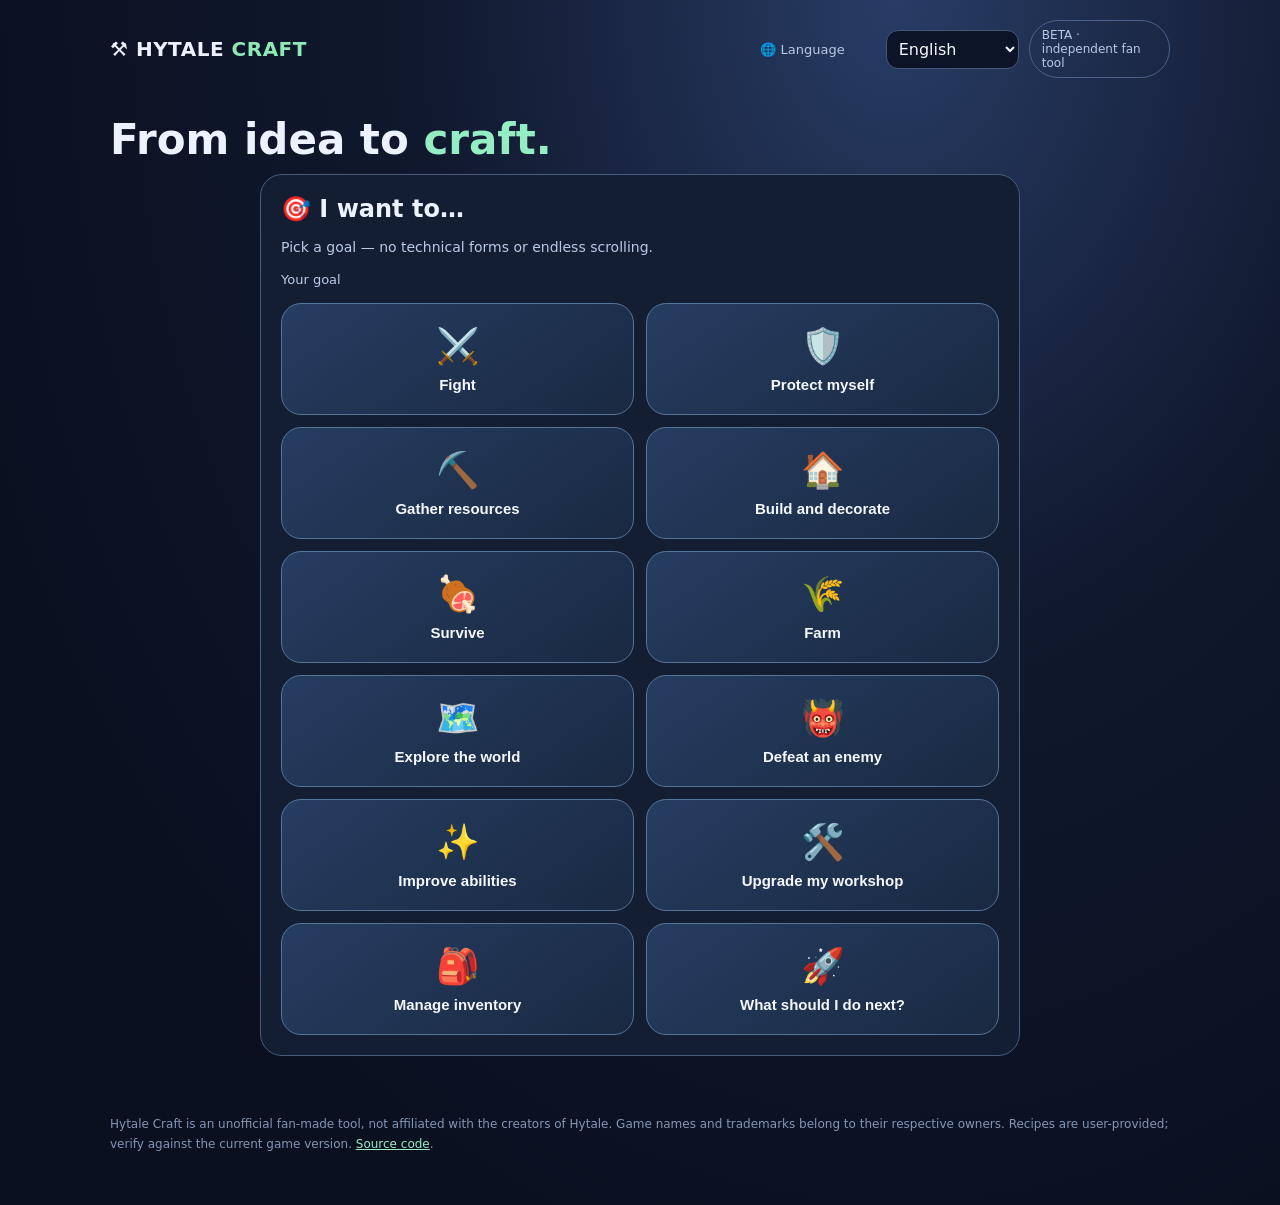
==== commit 0dd893e4: "Fix broken goal widget script and add lightweight animations" ====
--- a/index.html
+++ b/index.html
@@ -4,6 +4,7 @@
 :root{font-family:Inter,system-ui,-apple-system,sans-serif;color:#ecf3ff;background:#0a1020}*{box-sizing:border-box}body{margin:0;background:radial-gradient(ellipse at 70% 0%,#283c65 0%,#10182d 38%,#0a1020 78%);min-height:100vh}header,main,footer{max-width:1100px;margin:auto;padding:20px}header{display:flex;justify-content:space-between;align-items:center;gap:12px}.brand{font-weight:900;font-size:20px;letter-spacing:.5px}.brand span{color:#8ee9b5}.pill{font-size:12px;border:1px solid #49618c;border-radius:30px;padding:7px 12px;color:#b9cae6}h1{font-size:clamp(32px,6vw,64px);line-height:1.05;margin:36px 0 14px}h1 em{font-style:normal;color:#94edc3}.lead{color:#b5c5df;max-width:650px;line-height:1.6}.grid{display:grid;grid-template-columns:1.1fr .9fr;gap:18px;margin-top:28px}.card{background:#141e33d9;border:1px solid #354562;border-radius:22px;padding:22px;box-shadow:0 15px 40px #050a1838}h2{margin:0 0 16px;font-size:20px}h3{font-size:15px;margin:22px 0 10px;color:#bed0ec}label{display:block;font-size:13px;color:#b9cae6;margin:12px 0 6px}input,select,textarea{width:100%;background:#0c1527;color:#f5f8ff;border:1px solid #465779;border-radius:12px;padding:12px;font:inherit;min-width:0}textarea{min-height:95px}button{border:0;background:#8ee9b5;color:#102719;font-weight:800;padding:12px 16px;border-radius:12px;cursor:pointer}button.secondary{background:#283b5a;color:#e8f2ff}button.danger{background:#593044;color:#ffe0e7}.row{display:flex;gap:10px;align-items:end;flex-wrap:wrap}.row>*{flex:1}.row button{flex:0 0 auto}.muted{color:#9db0cf;font-size:13px;line-height:1.6}.item{display:flex;align-items:center;justify-content:space-between;gap:12px;padding:12px 0;border-bottom:1px solid #34415b}.item strong{font-size:14px}.item small{color:#9db0cf;display:block;margin-top:3px}.tag{background:#253b50;color:#9df3c4;border-radius:9px;padding:6px 10px;font-size:12px;white-space:nowrap}.status{padding:12px;border:1px solid #47637c;background:#1b2e41;border-radius:12px;font-size:13px;color:#c9e0fa;margin:12px 0}.error{border-color:#a45a6e;color:#ffd1da}.result{margin-top:18px}.empty{padding:22px;text-align:center;color:#99acc8;border:1px dashed #455675;border-radius:14px}footer{color:#8396b5;font-size:12px;line-height:1.7;padding-bottom:50px}a{color:#9debc5}code{color:#a7e9c6}.hide{display:none!important}@media(max-width:750px){.grid{grid-template-columns:1fr}header,main,footer{padding:16px}h1{margin-top:18px}.card{padding:17px}.row{align-items:stretch}.row button{flex:1 1 100%}}
 .hub-grid{display:grid;grid-template-columns:repeat(auto-fit,minmax(min(100%,270px),1fr));gap:12px;margin-top:16px}.hub-entry{background:#0d172b;border:1px solid #40516e;border-radius:16px;padding:16px;min-width:0}.hub-entry h3{font-size:17px;margin:0 0 8px}.hub-entry p{font-size:13px;line-height:1.55;color:#b8c9e3}.hub-entry a{display:inline-block;padding:8px 12px;border-radius:9px;background:#284564;text-decoration:none;font-weight:700}.hub-entry small{display:block;margin:10px 0;color:#92a9cc}.hub-grid .empty{grid-column:1/-1}#hub-filter{max-width:210px}@media(max-width:750px){#hub-filter{max-width:none}} 
 .goal-tiles{display:grid;grid-template-columns:repeat(2,minmax(0,1fr));gap:12px;margin-top:16px}.goal-tile{display:flex;align-items:center;justify-content:center;flex-direction:column;gap:9px;min-height:112px;padding:14px 8px;border-radius:20px;background:linear-gradient(145deg,#263d62,#192941);border:1px solid #56759a;color:#f5f8ff;font-size:15px;font-weight:750;text-align:center;cursor:pointer;transition:transform .18s,box-shadow .18s,border-color .18s}.goal-tile .emoji{font-size:35px;line-height:1.2}.goal-tile:active{transform:scale(.95)}.goal-tile:focus-visible{outline:3px solid #8ee9b5;outline-offset:3px}.goal-tile[aria-pressed="true"]{border-color:#8ee9b5;box-shadow:0 0 0 2px #8ee9b555;background:#264d55}.goal-detail-tiles{display:grid;grid-template-columns:repeat(2,minmax(0,1fr));gap:10px}.goal-detail-tiles button{background:#293e61;color:white;border:1px solid #58749b;border-radius:14px;padding:15px 9px;min-height:62px}.goal-detail-tiles button[aria-pressed="true"]{background:#8ee9b5;color:#0b182b}.goal-home select[hidden]{display:none!important}@media(max-width:350px){.goal-tiles{gap:8px}.goal-tile{font-size:13px}}
+@keyframes goalAppear{from{opacity:0;transform:translateY(12px) scale(.97)}to{opacity:1;transform:translateY(0) scale(1)}}.goal-tile{animation:goalAppear .35s ease both}.goal-tile:nth-child(2n){animation-delay:.06s}.goal-tile:hover{transform:translateY(-2px);border-color:#8ee9b5}.goal-next:not([hidden]){animation:goalAppear .25s ease}.goal-detail-tiles button{transition:background .2s,transform .2s}.goal-detail-tiles button:active{transform:scale(.96)}@media(prefers-reduced-motion:reduce){.goal-tile,.goal-next:not([hidden]){animation:none}.goal-tile,.goal-detail-tiles button{transition:none}}
 </style><style>
 #target{position:absolute!important;width:1px!important;height:1px!important;opacity:0!important;pointer-events:none!important}
 .catalog-launch{width:100%;text-align:left;background:#0c1527;color:#f5f8ff;border:1px solid #6b85ac;display:flex;align-items:center;justify-content:space-between;gap:12px}
@@ -250,7 +251,7 @@
 ];
 const select=$('goal-select'),detail=$('goal-detail'),next=$('goal-next'),tip=$('goal-tip'),planner=$('planner-shell');
 const categoryTerms={weapons:/sword|bow|arrow|spear|dagger|crossbow|меч|лук|стрел|копь|кинжал/i,armor:/armor|helmet|shield|boots|брон|шлем|щит/i,tools:/pickaxe|axe|shovel|hammer|hoe|кирк|топор|лопат|молот/i,building:/plank|block|brick|wall|door|доск|блок|кирпич|стен|двер/i,food:/bread|meat|fish|apple|food|хлеб|мяс|рыб|яблок/i};
-function paintTiles(){const tiles=$('goal-tiles');if(!tiles)return;tiles.replaceChildren();for(const g of goals){const b=document.createElement('button');b.type='button';b.className='goal-tile';b.setAttribute('aria-pressed',String(select.value===g[0]));const title=tr(g[1],g[2]);const m=title.match(/^(\\S+)\\s+(.*)$/);const icon=document.createElement('span');icon.className='emoji';icon.textContent=m?m[1]:'🎮';const name=document.createElement('span');name.textContent=m?m[2]:title;b.append(icon,name);b.addEventListener('click',()=>{select.value=g[0];renderDetails();paintTiles();next.scrollIntoView({behavior:'smooth',block:'nearest'})});tiles.append(b)}}
+function paintTiles(){const tiles=$('goal-tiles');if(!tiles)return;tiles.replaceChildren();for(const g of goals){const b=document.createElement('button');b.type='button';b.className='goal-tile';b.setAttribute('aria-pressed',String(select.value===g[0]));const title=tr(g[1],g[2]);const m=title.match(/^(\S+)\s+(.*)$/);const icon=document.createElement('span');icon.className='emoji';icon.textContent=m?m[1]:'🎮';const name=document.createElement('span');name.textContent=m?m[2]:title;b.append(icon,name);b.addEventListener('click',()=>{select.value=g[0];renderDetails();paintTiles();next.scrollIntoView({behavior:'smooth',block:'nearest'})});tiles.append(b)}}
 function paintDetailTiles(){const box=$('goal-detail-tiles');if(!box)return;box.replaceChildren();for(const d of [...detail.options]){const b=document.createElement('button');b.type='button';b.textContent=d.textContent;b.setAttribute('aria-pressed',String(detail.value===d.value));b.onclick=()=>{detail.value=d.value;renderTip();paintDetailTiles()};box.append(b)}}
 function render(){const old=select.value;select.replaceChildren(new Option(tr('Choose a goal…','Выбери цель…'),''));for(const g of goals)select.add(new Option(tr(g[1],g[2]),g[0]));select.value=old;$('goal-heading').textContent=tr('🎯 I want to…','🎯 Я хочу…');$('goal-intro').textContent=tr('Pick a goal — no technical forms or endless scrolling.','Выбери цель — без технических форм и бесконечной прокрутки.');$('goal-label').textContent=tr('Your goal','Твоя цель');$('goal-detail-label').textContent=tr('What exactly?','Что именно?');$('goal-go').textContent=tr('Show me →','Показать →');$('goal-reset').textContent=tr('Start over','Сначала');renderDetails();paintTiles()}
 function renderDetails(){const g=goals.find(g=>g[0]===select.value);next.hidden=!g;planner.hidden=!g;if(!g)return;const old=detail.value;detail.replaceChildren();for(const d of g[3])detail.add(new Option(tr(d[1],d[2]),d[0]));if(g[3].some(d=>d[0]===old))detail.value=old;renderTip();paintDetailTiles()}
@@ -263,6 +264,6 @@
 planner.hidden=false;planner.scrollIntoView({behavior:'smooth',block:'start'})};
 $('language')?.addEventListener('change',render);render();
 const advanced=$('advanced-tools');if(advanced){for(const id of ['asset-importer','asset-bulk']){const node=$(id);if(node)advanced.append(node)}}
-const grid=planner;const editor=$('recipe-editor');if(grid&&editor){const details=document.createElement('details');details.id='inventory-more';const summary=document.createElement('summary');summary.textContent=tr('🎒 Inventory and gathering list','🎒 Инвентарь и список добычи');details.append(summary);const h=[...grid.querySelectorAll('h3')].find(x=>x.textContent.includes('🎒'));if(h){let n=h;const move=[];while(n){move.push(n);n=n.nextElementSibling}for(const el of move)details.append(el);grid.querySelector('.card')?.append(details)}$('language')?.addEventListener('change',()=>summary.textContent=tr('🎒 Inventory and gathering list','🎒 Инвентарь и список добычи'))}}
+const grid=planner;const editor=$('recipe-editor');if(grid&&editor){const details=document.createElement('details');details.id='inventory-more';const summary=document.createElement('summary');summary.textContent=tr('🎒 Inventory and gathering list','🎒 Инвентарь и список добычи');details.append(summary);const h=[...grid.querySelectorAll('h3')].find(x=>x.textContent.includes('🎒'));if(h){let n=h;const move=[];while(n){move.push(n);n=n.nextElementSibling}for(const el of move)details.append(el);grid.querySelector('.card')?.append(details)}$('language')?.addEventListener('change',()=>summary.textContent=tr('🎒 Inventory and gathering list','🎒 Инвентарь и список добычи'))}
 })();
 </script></body></html>
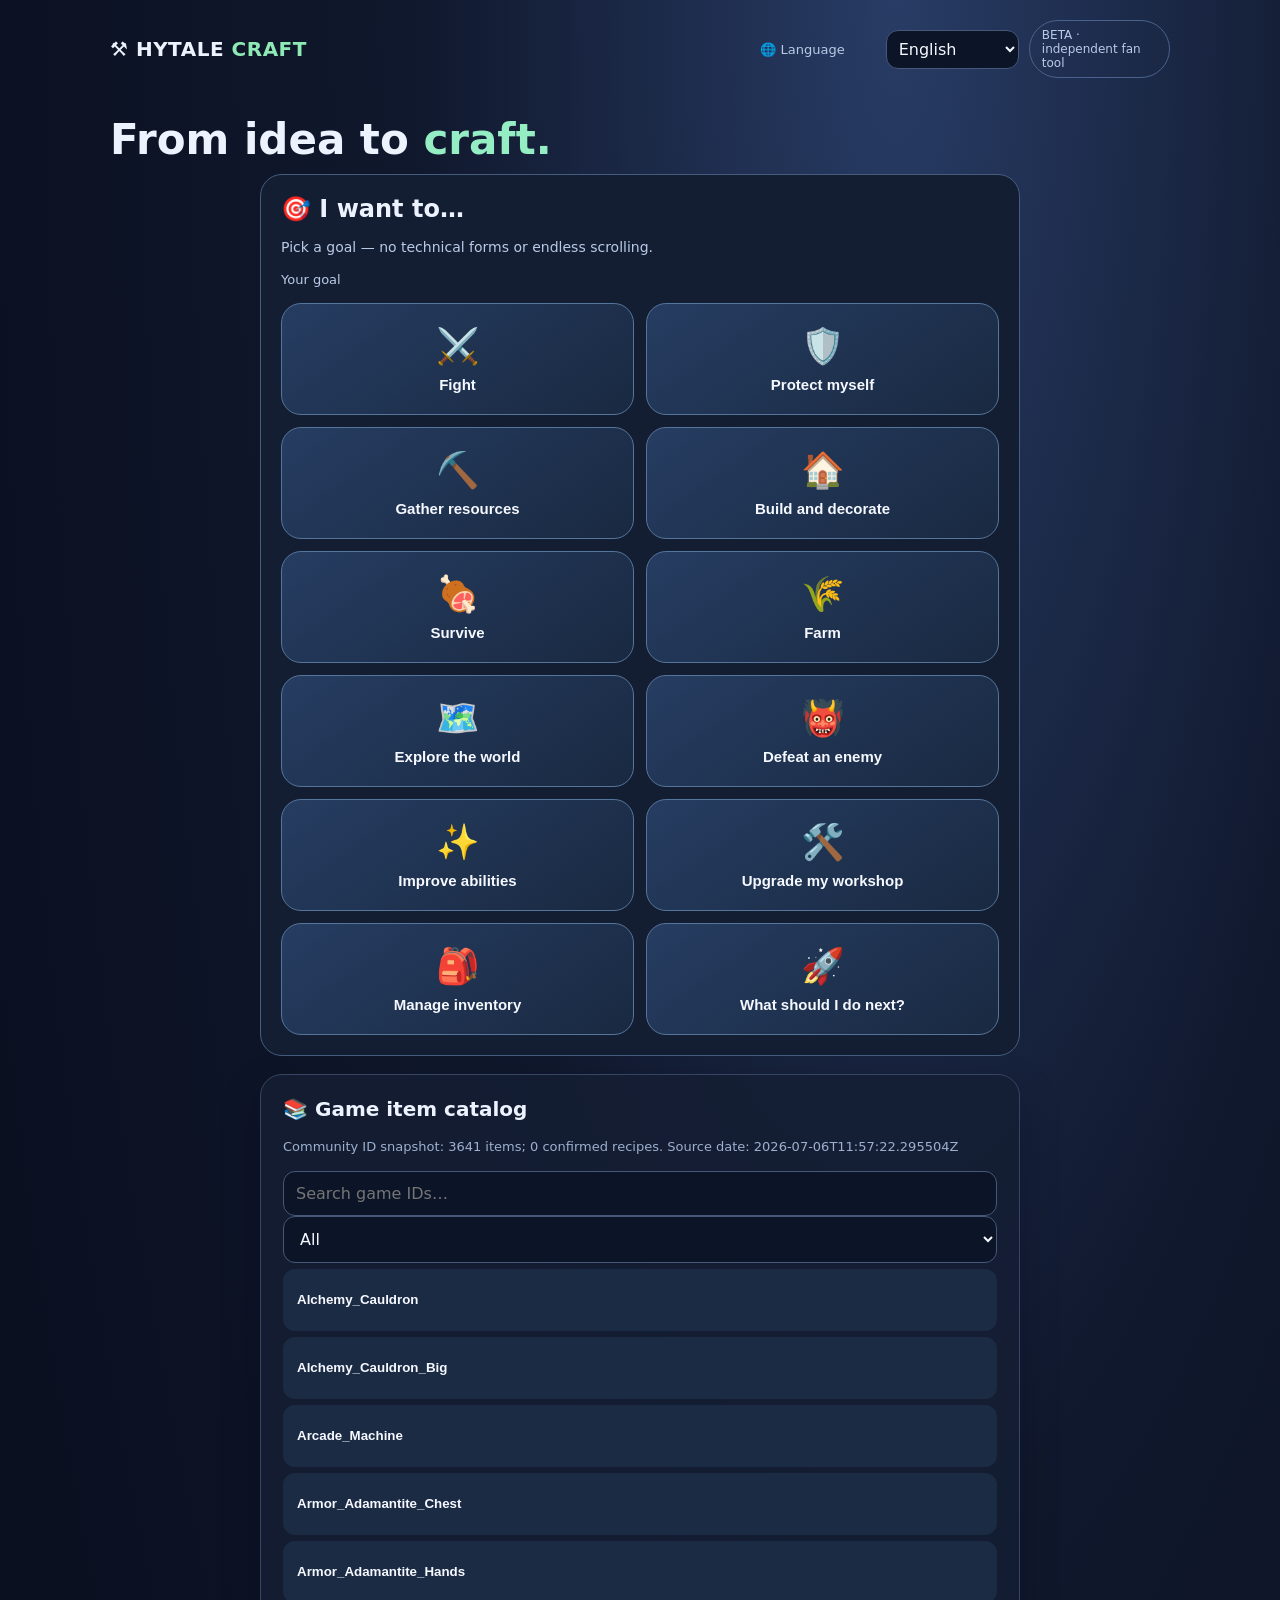
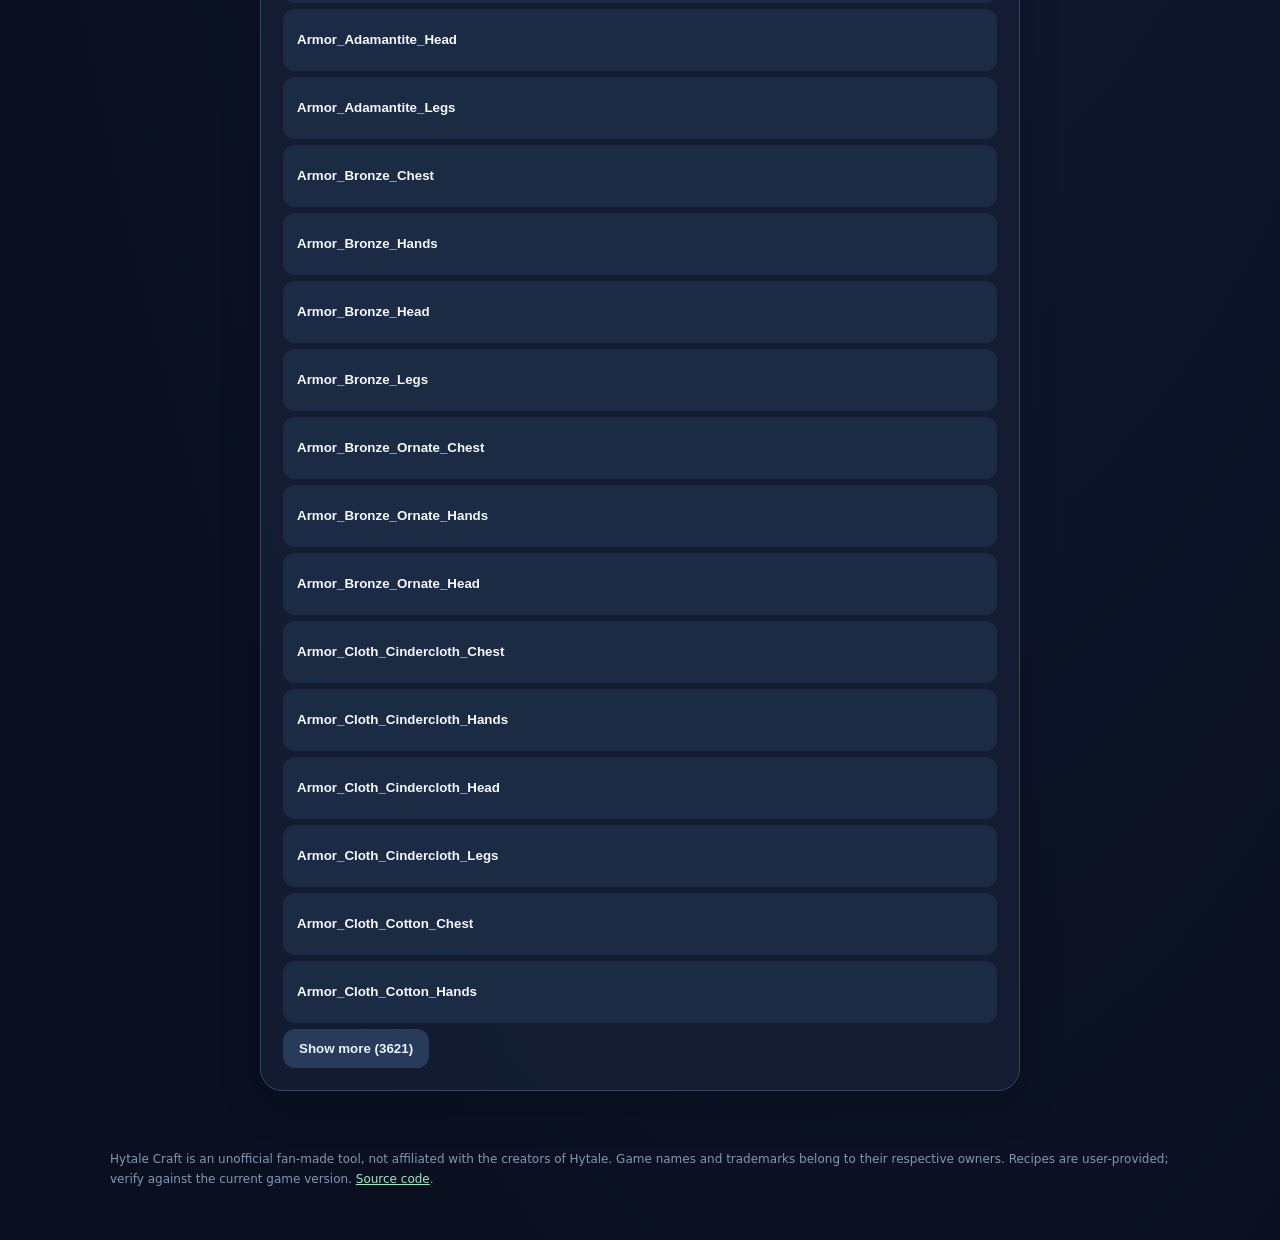
==== commit 287b1dcb: "Add sourced item ID catalog, honest item cards and tested resource planner" ====
--- a/index.html
+++ b/index.html
@@ -45,22 +45,8 @@
 #advanced-tools{max-width:760px;margin:16px auto}
 #advanced-tools>summary{font-size:15px}
 @media(max-width:750px){.goal-home{padding:15px;margin-top:8px}.goal-home h2{font-size:22px}main>h1{margin-top:8px}#planner-shell .card{padding:16px}}
-</style></head><body><header><div class="brand">⚒️ HYTALE <span>CRAFT</span></div><div class="row" style="align-items:center;justify-content:flex-end"><label for="language" style="margin:0">🌐 <span id="lang-label">Language</span></label><select id="language" aria-label="Site language" style="width:auto;min-width:112px;padding:8px"><option value="en">English</option><option value="ru">Русский</option></select><div class="pill">BETA · независимый инструмент</div></div></header><main><h1>От идеи до <em>крафта.</em></h1><p class="lead">Планируй цепочки изготовления, считай базовые ресурсы и собирай список добычи. Добавляй рецепты из проверенных источников или собственной игры — калькулятор посчитает зависимости автоматически.</p><div class="status">🧭 Важно: база пока заполняется. Мы не подменяем неизвестные игровые рецепты выдуманными. Добавленные тобой рецепты сохраняются локально в браузере.</div><section class="quick-start" id="quick-start"><h2 id="quick-title">⚡ Start crafting in seconds</h2><p id="quick-description">Pick an item below, choose how many you need, and calculate the materials. Recipes are historical samples — check your game version.</p><div class="quick-grid" id="quick-grid"></div></section><section class="goal-home" id="goal-home" aria-labelledby="goal-heading"><h2 id="goal-heading">🎯 I want to…</h2><p id="goal-intro">Choose a goal. We will show only what you need.</p><label for="goal-select" id="goal-label">Your goal</label><select id="goal-select" hidden aria-hidden="true"><option value="">Choose a goal…</option></select><div id="goal-tiles" class="goal-tiles" role="group" aria-label="Choose a goal"></div><div class="goal-next" id="goal-next" hidden><label for="goal-detail" id="goal-detail-label">What exactly?</label><select id="goal-detail" hidden aria-hidden="true"></select><div id="goal-detail-tiles" class="goal-detail-tiles" role="group"></div><p class="goal-tip" id="goal-tip"></p><div class="goal-actions"><button type="button" id="goal-go">Continue →</button><button type="button" class="secondary" id="goal-reset">Start over</button></div></div></section><div class="grid" id="planner-shell"><section class="card"><h2>🧮 Калькулятор ресурсов</h2><label for="target">Что изготовить</label><select id="target"></select><div class="row"><div><label for="qty">Количество</label><input id="qty" type="number" min="1" max="999999" value="1"></div><button id="calc">Рассчитать</button></div><div id="results" class="result"><div class="empty">Добавь первый рецепт, чтобы начать расчёт.</div></div><h3>🎒 Что уже есть в инвентаре</h3><p class="muted">По одной строке: <code>Название: количество</code>. Инвентарь учитывается при расчёте, но не списывается навсегда.</p><textarea id="inventory" placeholder="Древесина: 12&#10;Камень: 8"></textarea><div class="row"><button id="save-inventory" class="secondary">Сохранить инвентарь</button><button id="reset-inventory" class="secondary">Очистить инвентарь</button></div><h3>📦 Мой список добычи</h3><div id="shopping" class="muted">Пока пусто.</div><div class="row" style="margin-top:12px"><button class="secondary" id="copy">Скопировать список</button><button class="secondary" id="clear-list">Очистить</button></div></section><section class="card" id="recipe-editor"><h2>📖 Редактор рецептов</h2><p class="muted">Название результата и количество за один крафт. Ингредиенты: каждый с новой строки в формате <code>Название: количество</code>.</p><label for="name">Предмет</label><input id="name" placeholder="Например: название из игры" maxlength="100"><div class="row"><div><label for="yield">Выход за крафт</label><input id="yield" type="number" min="1" max="999999" value="1"></div><div><label for="source">Источник (необязательно)</label><input id="source" placeholder="URL / заметка" maxlength="500"></div></div><label for="ingredients">Ингредиенты</label><textarea id="ingredients" placeholder="Материал A: 3&#10;Материал B: 2"></textarea><button id="save">Сохранить рецепт</button><div id="notice" class="muted" role="status" style="margin-top:12px"></div><h3>Сохранённые рецепты <span id="count" class="tag">0</span></h3><div id="recipes"></div><h3>💾 Перенос данных</h3><p class="muted">Экспортируй JSON, чтобы не потерять рецепты при смене телефона. Импорт заменяет текущую базу после подтверждения.</p><div class="row"><button id="export" class="secondary">Экспорт JSON</button><button id="import" class="secondary">Импорт JSON</button><input id="file" type="file" accept=".json,application/json" class="hide"></div></section></div><section class="card" id="batch-card" style="margin-top:18px"><h2 id="batch-title">🧰 Multi-item crafting planner</h2><p class="muted" id="batch-help">Plan several items at once. Recipes and inventory are shared; leftovers from earlier crafts are reused. All calculations stay on your device.</p><label for="batch-lines" id="batch-label">Crafting goals — one per line: Item: quantity</label><textarea id="batch-lines" placeholder="Item name: 2&#10;Another item: 4"></textarea><div class="row"><button id="batch-run">Calculate all</button><button id="batch-copy" class="secondary">Copy materials</button></div><div id="batch-result" class="result" aria-live="polite"></div></section><section class="card" id="source-hub" style="margin-top:18px"><h2 id="hub-heading">📚 Verified game-data sources</h2><p class="muted" id="hub-intro">Find real Hytale items and recipes in independent, versioned databases. Check each source's game version before using a recipe. No unverified recipes are preloaded.</p><div class="row"><input id="hub-search" type="search" placeholder="Search sources and features…" aria-label="Search sources"><select id="hub-filter" aria-label="Filter source category"><option value="all">All sources</option><option value="recipes">Recipes</option><option value="items">Items</option><option value="technical">Technical data</option></select></div><div id="hub-list" class="hub-grid"></div><p class="muted" id="hub-disclaimer">These are third-party references, not endorsements. Source versions and coverage can differ. Links open their original websites.</p></section><section class="card" id="asset-importer" style="margin-top:18px"><h2 id="asset-title">🧩 Import real Hytale recipe assets</h2><p class="muted" id="asset-description">Paste a recipe JSON asset from a game build you trust. Only explicit item IDs and positive quantities are supported. Complex tags and resource types are rejected, never guessed. Review before saving.</p><label for="asset-json" id="asset-json-label">Recipe asset JSON</label><textarea id="asset-json" spellcheck="false" style="min-height:170px;font-family:ui-monospace,monospace" placeholder='{"Input":[{"ItemId":"item_a","Quantity":2}],"Output":[{"ItemId":"item_b","Quantity":1}]}'></textarea><div class="row"><button id="asset-preview" class="secondary">Validate & preview</button><button id="asset-save" disabled>Save verified recipe</button></div><div id="asset-result" class="status" role="status" aria-live="polite"></div></section><section class="card" id="asset-bulk" style="margin-top:18px"><h2 id="bulk-title">📦 Bulk recipe import</h2><p class="muted" id="bulk-desc">Import a JSON array of recipe assets or an object containing a recipes array. Invalid or ambiguous recipes are skipped; preview before saving. Export your recipes first if you want a backup.</p><label for="bulk-file" id="bulk-label">Select a JSON file (max 2 MB)</label><input id="bulk-file" type="file" accept=".json,application/json"><div class="row"><button id="bulk-check" class="secondary">Preview import</button><button id="bulk-apply" disabled>Import validated recipes</button></div><div id="bulk-status" class="status" role="status" aria-live="polite"></div></section></main><footer>Hytale Craft — неофициальный фанатский инструмент, не связанный с разработчиками Hytale. Игровые названия и знаки принадлежат правообладателям. Данные рецептов добавляет пользователь; проверяй их по актуальной версии игры. <a href="https://github.com/moi-pary72/hytale-craft">Исходный код</a>.</footer>
-<script>
-/* Historical sample data, loaded before the planner initializes. Never overwrite user data. */
-(()=>{'use strict';const KEY='hytale-craft-recipes-v1',FLAG='hytale-craft-seed-2026-11-v2';const source='Historical community guide — verify against your game version';const samples={
-'Rudimentary Daggers':{yield:1,source,ingredients:{Rubble:3,'Plant Fibers':2,Sticks:2}},
-'Copper Daggers':{yield:1,source,ingredients:{'Copper Ingots':4,Logs:3,'Plant Fibers':3}},
-'Iron Daggers':{yield:1,source,ingredients:{'Iron Ingots':4,'Light Leather':2,'Linen Scraps':3}},
-'Rudimentary Shortbow':{yield:1,source,ingredients:{Sticks:4,'Plant Fibers':6}},
-'Copper Shortbow':{yield:1,source,ingredients:{'Copper Ingots':4,Logs:4,'Plant Fibers':6}},
-'Iron Shortbow':{yield:1,source,ingredients:{'Iron Ingots':6,'Light Leather':3,'Linen Scraps':3}},
-'Copper Shield':{yield:1,source,ingredients:{'Copper Ingots':2,Log:1,'Plant Fibers':3}},
-'Iron Shield':{yield:1,source,ingredients:{'Iron Ingots':4,'Light Leather':3,'Linen Scraps':3}},
-'Crossbow':{yield:1,source,ingredients:{'Linen Scraps':3,'Light Leather':3,'Iron Ingots':6}}
-};
-try{if(localStorage.getItem(FLAG))return;const raw=JSON.parse(localStorage.getItem(KEY)||'{}');if(!raw||typeof raw!=='object'||Array.isArray(raw))return;let changed=false;for(const [k,v] of Object.entries(samples)){if(Object.keys(raw).length>=500)break;if(!Object.prototype.hasOwnProperty.call(raw,k)){raw[k]=v;changed=true}}if(changed)localStorage.setItem(KEY,JSON.stringify(raw));localStorage.setItem(FLAG,'1')}catch(e){console.warn('Sample data unavailable',e)}})();
-</script>
+</style></head><body><header><div class="brand">⚒️ HYTALE <span>CRAFT</span></div><div class="row" style="align-items:center;justify-content:flex-end"><label for="language" style="margin:0">🌐 <span id="lang-label">Language</span></label><select id="language" aria-label="Site language" style="width:auto;min-width:112px;padding:8px"><option value="en">English</option><option value="ru">Русский</option></select><div class="pill">BETA · независимый инструмент</div></div></header><main><h1>От идеи до <em>крафта.</em></h1><p class="lead">Планируй цепочки изготовления, считай базовые ресурсы и собирай список добычи. Добавляй рецепты из проверенных источников или собственной игры — калькулятор посчитает зависимости автоматически.</p><div class="status">🧭 Важно: база пока заполняется. Мы не подменяем неизвестные игровые рецепты выдуманными. Добавленные тобой рецепты сохраняются локально в браузере.</div><section class="quick-start" id="quick-start"><h2 id="quick-title">⚡ Start crafting in seconds</h2><p id="quick-description">Pick an item below, choose how many you need, and calculate the materials. Recipes are historical samples — check your game version.</p><div class="quick-grid" id="quick-grid"></div></section><section class="goal-home" id="goal-home" aria-labelledby="goal-heading"><h2 id="goal-heading">🎯 I want to…</h2><p id="goal-intro">Choose a goal. We will show only what you need.</p><label for="goal-select" id="goal-label">Your goal</label><select id="goal-select" hidden aria-hidden="true"><option value="">Choose a goal…</option></select><div id="goal-tiles" class="goal-tiles" role="group" aria-label="Choose a goal"></div><div class="goal-next" id="goal-next" hidden><label for="goal-detail" id="goal-detail-label">What exactly?</label><select id="goal-detail" hidden aria-hidden="true"></select><div id="goal-detail-tiles" class="goal-detail-tiles" role="group"></div><p class="goal-tip" id="goal-tip"></p><div class="goal-actions"><button type="button" id="goal-go">Continue →</button><button type="button" class="secondary" id="goal-reset">Start over</button></div></div></section><div class="grid" id="planner-shell"><section class="card"><h2>🧮 Калькулятор ресурсов</h2><label for="target">Что изготовить</label><select id="target"></select><div class="row"><div><label for="qty">Количество</label><input id="qty" type="number" min="1" max="999999" value="1"></div><button id="calc">Рассчитать</button></div><div id="results" class="result"><div class="empty">Добавь первый рецепт, чтобы начать расчёт.</div></div><h3>🎒 Что уже есть в инвентаре</h3><p class="muted">По одной строке: <code>Название: количество</code>. Инвентарь учитывается при расчёте, но не списывается навсегда.</p><textarea id="inventory" placeholder="Древесина: 12&#10;Камень: 8"></textarea><div class="row"><button id="save-inventory" class="secondary">Сохранить инвентарь</button><button id="reset-inventory" class="secondary">Очистить инвентарь</button></div><h3>📦 Мой список добычи</h3><div id="shopping" class="muted">Пока пусто.</div><div class="row" style="margin-top:12px"><button class="secondary" id="copy">Скопировать список</button><button class="secondary" id="clear-list">Очистить</button></div></section><section class="card" id="recipe-editor"><h2>📖 Редактор рецептов</h2><p class="muted">Название результата и количество за один крафт. Ингредиенты: каждый с новой строки в формате <code>Название: количество</code>.</p><label for="name">Предмет</label><input id="name" placeholder="Например: название из игры" maxlength="100"><div class="row"><div><label for="yield">Выход за крафт</label><input id="yield" type="number" min="1" max="999999" value="1"></div><div><label for="source">Источник (необязательно)</label><input id="source" placeholder="URL / заметка" maxlength="500"></div></div><label for="ingredients">Ингредиенты</label><textarea id="ingredients" placeholder="Материал A: 3&#10;Материал B: 2"></textarea><button id="save">Сохранить рецепт</button><div id="notice" class="muted" role="status" style="margin-top:12px"></div><h3>Сохранённые рецепты <span id="count" class="tag">0</span></h3><div id="recipes"></div><h3>💾 Перенос данных</h3><p class="muted">Экспортируй JSON, чтобы не потерять рецепты при смене телефона. Импорт заменяет текущую базу после подтверждения.</p><div class="row"><button id="export" class="secondary">Экспорт JSON</button><button id="import" class="secondary">Импорт JSON</button><input id="file" type="file" accept=".json,application/json" class="hide"></div></section></div><section class="card" id="batch-card" style="margin-top:18px"><h2 id="batch-title">🧰 Multi-item crafting planner</h2><p class="muted" id="batch-help">Plan several items at once. Recipes and inventory are shared; leftovers from earlier crafts are reused. All calculations stay on your device.</p><label for="batch-lines" id="batch-label">Crafting goals — one per line: Item: quantity</label><textarea id="batch-lines" placeholder="Item name: 2&#10;Another item: 4"></textarea><div class="row"><button id="batch-run">Calculate all</button><button id="batch-copy" class="secondary">Copy materials</button></div><div id="batch-result" class="result" aria-live="polite"></div></section><section class="card" id="source-hub" style="margin-top:18px"><h2 id="hub-heading">📚 Verified game-data sources</h2><p class="muted" id="hub-intro">Find real Hytale items and recipes in independent, versioned databases. Check each source's game version before using a recipe. No unverified recipes are preloaded.</p><div class="row"><input id="hub-search" type="search" placeholder="Search sources and features…" aria-label="Search sources"><select id="hub-filter" aria-label="Filter source category"><option value="all">All sources</option><option value="recipes">Recipes</option><option value="items">Items</option><option value="technical">Technical data</option></select></div><div id="hub-list" class="hub-grid"></div><p class="muted" id="hub-disclaimer">These are third-party references, not endorsements. Source versions and coverage can differ. Links open their original websites.</p></section><section class="card" id="asset-importer" style="margin-top:18px"><h2 id="asset-title">🧩 Import real Hytale recipe assets</h2><p class="muted" id="asset-description">Paste a recipe JSON asset from a game build you trust. Only explicit item IDs and positive quantities are supported. Complex tags and resource types are rejected, never guessed. Review before saving.</p><label for="asset-json" id="asset-json-label">Recipe asset JSON</label><textarea id="asset-json" spellcheck="false" style="min-height:170px;font-family:ui-monospace,monospace" placeholder='{"Input":[{"ItemId":"item_a","Quantity":2}],"Output":[{"ItemId":"item_b","Quantity":1}]}'></textarea><div class="row"><button id="asset-preview" class="secondary">Validate & preview</button><button id="asset-save" disabled>Save user recipe</button></div><div id="asset-result" class="status" role="status" aria-live="polite"></div></section><section class="card" id="asset-bulk" style="margin-top:18px"><h2 id="bulk-title">📦 Bulk recipe import</h2><p class="muted" id="bulk-desc">Import a JSON array of recipe assets or an object containing a recipes array. Invalid or ambiguous recipes are skipped; preview before saving. Export your recipes first if you want a backup.</p><label for="bulk-file" id="bulk-label">Select a JSON file (max 2 MB)</label><input id="bulk-file" type="file" accept=".json,application/json"><div class="row"><button id="bulk-check" class="secondary">Preview import</button><button id="bulk-apply" disabled>Import validated recipes</button></div><div id="bulk-status" class="status" role="status" aria-live="polite"></div></section></main><footer>Hytale Craft — неофициальный фанатский инструмент, не связанный с разработчиками Hytale. Игровые названия и знаки принадлежат правообладателям. Данные рецептов добавляет пользователь; проверяй их по актуальной версии игры. <a href="https://github.com/moi-pary72/hytale-craft">Исходный код</a>.</footer>
+<script src="web/planner.js"></script>
 <script>
 (()=>{'use strict';
 const KEY='hytale-craft-recipes-v1';let db={};let shopping={};
@@ -73,12 +59,14 @@
 const persist=()=>{try{localStorage.setItem(KEY,JSON.stringify(db));return true}catch(e){notify('Не удалось сохранить: проверь свободное место браузера.',true);return false}};
 const notify=(s,bad=false)=>{$('notice').textContent=s;$('notice').style.color=bad?'#ffb8c7':'#a3edc7'};
 function render(){const keys=Object.keys(db).sort((a,b)=>a.localeCompare(b,'ru'));$('count').textContent=keys.length;const selected=$('target').value;$('target').innerHTML='<option value="">Выбери предмет</option>'+keys.map(k=>'<option value="'+safe(k)+'">'+safe(k)+'</option>').join('');if(db[selected])$('target').value=selected;$('recipes').innerHTML=keys.length?keys.map(k=>'<div class="item"><div><strong>'+safe(k)+'</strong><small>Выход: '+db[k].yield+' · компонентов: '+Object.keys(db[k].ingredients).length+'</small></div><button class="secondary edit" data-key="'+safe(k)+'">Изменить</button><button class="danger del" data-key="'+safe(k)+'" aria-label="Удалить '+safe(k)+'">×</button></div>').join(''):'<div class="muted">Рецептов ещё нет.</div>';}
+function showRecipe(){const name=$('target').value,r=db[name];if(!r)return;shopping={};displayShopping();$('results').innerHTML='<h3>'+safe(name)+'</h3><p class="status">'+(r.source.startsWith('Historical community guide')?'Неподтверждённый старый пример · Unverified legacy sample':'Пользовательский рецепт · User recipe')+'</p><p>'+safe(r.source)+'</p><p>Выход / Yield: '+r.yield+'</p>'+Object.entries(r.ingredients).map(([k,v])=>'<div class="item"><span>'+safe(k)+'</span><strong>× '+v+'</strong></div>').join('');}
+$('target').addEventListener('change',showRecipe);
 function parseIngredients(s){const out={};for(const line of s.split(/\r?\n/)){if(!line.trim())continue;const pos=line.lastIndexOf(':');if(pos<1)throw Error('Формат ингредиента: Название: количество');const key=line.slice(0,pos).trim(),n=Number(line.slice(pos+1).trim());if(!validName(key)||!integer(n))throw Error('Некорректный ингредиент: '+line);out[key]=(out[key]||0)+n;if(!integer(out[key]))throw Error('Слишком большое количество: '+key)}if(Object.keys(out).length>50)throw Error('Максимум 50 ингредиентов');return out}
-$('save').onclick=()=>{try{const name=$('name').value.trim(),yieldCount=Number($('yield').value),source=$('source').value.trim();if(!validName(name)||!integer(yieldCount))throw Error('Проверь название и количество результата');if(source.length>500)throw Error('Слишком длинный источник');const ingredients=parseIngredients($('ingredients').value);if(Object.keys(db).length>=500&&!db[name])throw Error('Лимит 500 рецептов');db[name]={yield:yieldCount,source,ingredients};persist();render();$('target').value=name;notify('Рецепт сохранён: '+name)}catch(e){notify(e.message,true)}};
+$('save').onclick=()=>{try{const name=$('name').value.trim(),yieldCount=Number($('yield').value),source=$('source').value.trim();if(!validName(name)||!integer(yieldCount))throw Error('Проверь название и количество результата');if(source.length>500)throw Error('Слишком длинный источник');const ingredients=parseIngredients($('ingredients').value);if(Object.keys(db).length>=500&&!db[name])throw Error('Лимит 500 рецептов');db[name]={yield:yieldCount,source,ingredients};persist();render();$('target').value=name;showRecipe();notify('Рецепт сохранён: '+name)}catch(e){notify(e.message,true)}};
 $('recipes').onclick=e=>{const b=e.target.closest('button[data-key]');if(!b)return;const key=b.dataset.key;if(!db[key])return;if(b.classList.contains('del')){if(confirm('Удалить рецепт «'+key+'»?')){delete db[key];persist();render()}}else{$('name').value=key;$('yield').value=db[key].yield;$('source').value=db[key].source;$('ingredients').value=Object.entries(db[key].ingredients).map(([k,v])=>k+': '+v).join('\n');$('name').focus();notify('Редактируешь: '+key)}};
-function compute(name,qty,inventory){const totals={},steps={},stock={...inventory},stack=new Set();function walk(k,n,depth){if(depth>100)throw Error('Слишком глубокая цепочка рецептов');if(!Number.isSafeInteger(n)||n<1||n>1e12)throw Error('Слишком большое количество');if(stack.has(k))throw Error('Цикл рецептов: '+[...stack,k].join(' → '));const available=Math.min(stock[k]||0,n);if(available){stock[k]-=available;n-=available}if(!n)return;if(!db[k]){totals[k]=(totals[k]||0)+n;return}stack.add(k);const batches=Math.ceil(n/db[k].yield);steps[k]=(steps[k]||0)+batches;const surplus=batches*db[k].yield-n;if(surplus)stock[k]=(stock[k]||0)+surplus;for(const [ingredient,count] of Object.entries(db[k].ingredients))walk(ingredient,batches*count,depth+1);stack.delete(k)}walk(name,qty,0);return{totals,steps,stock}}
+function compute(name,qty,inventory){return HytalePlanner.compute(db,{[name]:qty},inventory)}
 function displayShopping(){const entries=Object.entries(shopping).sort((a,b)=>a[0].localeCompare(b[0],'ru'));$('shopping').innerHTML=entries.length?entries.map(([k,v])=>'<div class="item"><span>'+safe(k)+'</span><strong>× '+v.toLocaleString('ru-RU')+'</strong></div>').join(''):'Пока пусто.'}
-$('calc').onclick=()=>{const name=$('target').value,n=Number($('qty').value);if(!db[name]||!integer(n)){ $('results').innerHTML='<div class="empty">Выбери рецепт и укажи количество от 1 до 999999.</div>';return}try{const inventory=parseIngredients($('inventory').value);const {totals,steps,stock}=compute(name,n,inventory);shopping=totals;const materials=Object.entries(totals).sort((a,b)=>a[0].localeCompare(b[0],'ru'));const operations=Object.entries(steps);$('results').innerHTML='<h3>⛏️ Базовые ресурсы</h3>'+(materials.length?materials.map(([k,v])=>'<div class="item"><strong>'+safe(k)+'</strong><span class="tag">× '+v.toLocaleString('ru-RU')+'</span></div>').join(''):'<p class="muted">У рецепта нет ингредиентов.</p>')+'<h3>🔨 Операции крафта</h3>'+operations.map(([k,v])=>'<div class="item"><span>'+safe(k)+'</span><span class="tag">'+v.toLocaleString('ru-RU')+' раз</span></div>').join('')+'<h3>♻️ Остатки после расчёта</h3>'+(Object.entries(stock).filter(([k,v])=>v>0).map(([k,v])=>'<div class="item"><span>'+safe(k)+'</span><span class="tag">× '+v.toLocaleString('ru-RU')+'</span></div>').join('')||'<p class="muted">Нет остатков.</p>')+'<p class="muted">Инвентарь и излишки от крафта учитываются при расчёте. Расход материалов идёт в порядке обхода цепочки.</p>';displayShopping()}catch(e){$('results').innerHTML='<div class="status error">'+safe(e.message)+'</div>'}};
+$('calc').onclick=()=>{shopping={};displayShopping();const name=$('target').value,n=Number($('qty').value);if(!db[name]||!integer(n)){ $('results').innerHTML='<div class="empty">Выбери рецепт и укажи количество от 1 до 999999.</div>';return}try{const inventory=parseIngredients($('inventory').value);const {totals,steps,stock}=compute(name,n,inventory);shopping=totals;const materials=Object.entries(totals).sort((a,b)=>a[0].localeCompare(b[0],'ru'));const operations=Object.entries(steps);$('results').innerHTML='<h3>⛏️ Базовые ресурсы</h3>'+(materials.length?materials.map(([k,v])=>'<div class="item"><strong>'+safe(k)+'</strong><span class="tag">× '+v.toLocaleString('ru-RU')+'</span></div>').join(''):'<p class="muted">Недостающих ресурсов нет.</p>')+'<h3>🔨 Операции крафта</h3>'+operations.map(([k,v])=>'<div class="item"><span>'+safe(k)+'</span><span class="tag">'+v.toLocaleString('ru-RU')+' раз</span></div>').join('')+'<h3>♻️ Остатки после расчёта</h3>'+(Object.entries(stock).filter(([k,v])=>v>0).map(([k,v])=>'<div class="item"><span>'+safe(k)+'</span><span class="tag">× '+v.toLocaleString('ru-RU')+'</span></div>').join('')||'<p class="muted">Нет остатков.</p>')+'<p class="muted">Инвентарь и излишки от крафта учитываются при расчёте. Расход материалов идёт в порядке обхода цепочки.</p>';displayShopping()}catch(e){$('results').innerHTML='<div class="status error">'+safe(e.message)+'</div>'}};
 const INV_KEY='hytale-craft-inventory-v1';try{$('inventory').value=localStorage.getItem(INV_KEY)||''}catch(e){}$('save-inventory').onclick=()=>{try{const v=parseIngredients($('inventory').value);localStorage.setItem(INV_KEY,Object.entries(v).map(([k,n])=>k+': '+n).join('\n'));notify('Инвентарь сохранён')}catch(e){notify(e.message,true)}};$('reset-inventory').onclick=()=>{if(!confirm('Очистить инвентарь?'))return;$('inventory').value='';try{localStorage.removeItem(INV_KEY)}catch(e){}notify('Инвентарь очищен')};
 $('copy').onclick=async()=>{const t=Object.entries(shopping).map(([k,v])=>k+' × '+v).join('\n');if(!t)return;try{await navigator.clipboard.writeText(t);notify('Список скопирован')}catch(e){notify('Копирование недоступно — выдели список вручную',true)}};
 $('clear-list').onclick=()=>{shopping={};displayShopping();$('results').innerHTML='<div class="empty">Список очищен.</div>'};
@@ -89,7 +77,7 @@
 })();
 </script><script>
 (()=>{'use strict';
-const dictionary={"BETA · независимый инструмент":"БЕТА · независимый инструмент","крафта.":"craft.","От идеи до ":"From idea to ","От идеи до крафта.":"From idea to craft.","Планируй цепочки изготовления, считай базовые ресурсы и собирай список добычи. Добавляй рецепты из проверенных источников или собственной игры — калькулятор посчитает зависимости автоматически.":"Plan crafting chains, calculate raw materials, and build a gathering checklist. Add recipes from verified sources or your own gameplay — the planner calculates dependencies automatically.","🧭 Важно: база пока заполняется. Мы не подменяем неизвестные игровые рецепты выдуманными. Добавленные тобой рецепты сохраняются локально в браузере.":"🧭 Note: The recipe database is still being built. We never invent unverified game recipes. Your recipes are saved locally in your browser.","🧮 Калькулятор ресурсов":"🧮 Crafting calculator","Что изготовить":"Crafting target","Количество":"Quantity","Рассчитать":"Calculate","Добавь первый рецепт, чтобы начать расчёт.":"Add your first recipe to start calculating.","🎒 Что уже есть в инвентаре":"🎒 Your inventory","По одной строке: ":"One per line: ","Название: количество":"Item: quantity",". Инвентарь учитывается при расчёте, но не списывается навсегда.":". Inventory is included in calculations but never permanently deducted.","Сохранить инвентарь":"Save inventory","Очистить инвентарь":"Clear inventory","📦 Мой список добычи":"📦 Gathering checklist","Пока пусто.":"Nothing here yet.","Скопировать список":"Copy list","Очистить":"Clear","📖 Редактор рецептов":"📖 Recipe editor","Название результата и количество за один крафт. Ингредиенты: каждый с новой строки в формате ":"Output item and yield per craft. Enter ingredients one per line as ","Предмет":"Item","Выход за крафт":"Yield per craft","Источник (необязательно)":"Source (optional)","Ингредиенты":"Ingredients","Сохранить рецепт":"Save recipe","Сохранённые рецепты ":"Saved recipes ","💾 Перенос данных":"💾 Data backup","Экспортируй JSON, чтобы не потерять рецепты при смене телефона. Импорт заменяет текущую базу после подтверждения.":"Export JSON to back up recipes. Import replaces your current recipes after confirmation.","Экспорт JSON":"Export JSON","Импорт JSON":"Import JSON","Hytale Craft — неофициальный фанатский инструмент, не связанный с разработчиками Hytale. Игровые названия и знаки принадлежат правообладателям. Данные рецептов добавляет пользователь; проверяй их по актуальной версии игры. ":"Hytale Craft is an unofficial fan-made tool, not affiliated with the creators of Hytale. Game names and trademarks belong to their respective owners. Recipes are user-provided; verify against the current game version. ","Исходный код":"Source code","Выбери предмет":"Select an item","Рецептов ещё нет.":"No recipes yet.","Изменить":"Edit","Удалить ":"Delete ","Выход: ":"Yield: "," · компонентов: ":" · ingredients: ","⛏️ Базовые ресурсы":"⛏️ Raw materials","🔨 Операции крафта":"🔨 Crafting operations","♻️ Остатки после расчёта":"♻️ Remaining inventory","У рецепта нет ингредиентов.":"This recipe has no ingredients.","Нет остатков.":"No leftovers."," раз":" crafts","Инвентарь и излишки от крафта учитываются при расчёте. Расход материалов идёт в порядке обхода цепочки.":"Inventory and crafting surplus are included in the calculation. Materials are consumed in dependency traversal order.","Выбери рецепт и укажи количество от 1 до 999999.":"Choose a recipe and enter a quantity from 1 to 999999.","Список очищен.":"List cleared.","Например: название из игры":"Example: item name from game","Материал A: 3":"Material A: 3","Материал B: 2":"Material B: 2","Древесина: 12":"Wood: 12","Камень: 8":"Stone: 8","URL / заметка":"URL / note","Не удалось сохранить: проверь свободное место браузера.":"Could not save: check browser storage.","Формат ингредиента: Название: количество":"Ingredient format: Item: quantity","Некорректный ингредиент: ":"Invalid ingredient: ","Слишком большое количество: ":"Quantity too large: ","Максимум 50 ингредиентов":"Maximum 50 ingredients","Проверь название и количество результата":"Check the item name and output quantity","Слишком длинный источник":"Source is too long","Лимит 500 рецептов":"Limit of 500 recipes","Рецепт сохранён: ":"Recipe saved: ","Удалить рецепт «":"Delete recipe “","»?":"”?","Редактируешь: ":"Editing: ","Слишком глубокая цепочка рецептов":"Recipe chain is too deep","Слишком большое количество":"Quantity is too large","Цикл рецептов: ":"Recipe cycle: ","Инвентарь сохранён":"Inventory saved","Очистить инвентарь?":"Clear inventory?","Инвентарь очищен":"Inventory cleared","Список скопирован":"List copied","Копирование недоступно — выдели список вручную":"Clipboard unavailable — select the list manually","Файл слишком большой":"File is too large","Неверный формат файла":"Invalid file format","Заменить все локальные рецепты импортированными?":"Replace all local recipes with imported ones?","Импортировано рецептов: ":"Recipes imported: ","Раз":"Times","Язык":"Language","БЕТА · независимый инструмент":"BETA · independent fan tool"};
+const dictionary={"BETA · независимый инструмент":"БЕТА · независимый инструмент","крафта.":"craft.","От идеи до ":"From idea to ","От идеи до крафта.":"From idea to craft.","Планируй цепочки изготовления, считай базовые ресурсы и собирай список добычи. Добавляй рецепты из проверенных источников или собственной игры — калькулятор посчитает зависимости автоматически.":"Plan crafting chains, calculate raw materials, and build a gathering checklist. Add recipes from verified sources or your own gameplay — the planner calculates dependencies automatically.","🧭 Важно: база пока заполняется. Мы не подменяем неизвестные игровые рецепты выдуманными. Добавленные тобой рецепты сохраняются локально в браузере.":"🧭 Note: The recipe database is still being built. We never invent unverified game recipes. Your recipes are saved locally in your browser.","🧮 Калькулятор ресурсов":"🧮 Crafting calculator","Что изготовить":"Crafting target","Количество":"Quantity","Рассчитать":"Calculate","Добавь первый рецепт, чтобы начать расчёт.":"Add your first recipe to start calculating.","🎒 Что уже есть в инвентаре":"🎒 Your inventory","По одной строке: ":"One per line: ","Название: количество":"Item: quantity",". Инвентарь учитывается при расчёте, но не списывается навсегда.":". Inventory is included in calculations but never permanently deducted.","Сохранить инвентарь":"Save inventory","Очистить инвентарь":"Clear inventory","📦 Мой список добычи":"📦 Gathering checklist","Пока пусто.":"Nothing here yet.","Скопировать список":"Copy list","Очистить":"Clear","📖 Редактор рецептов":"📖 Recipe editor","Название результата и количество за один крафт. Ингредиенты: каждый с новой строки в формате ":"Output item and yield per craft. Enter ingredients one per line as ","Предмет":"Item","Выход за крафт":"Yield per craft","Источник (необязательно)":"Source (optional)","Ингредиенты":"Ingredients","Сохранить рецепт":"Save recipe","Сохранённые рецепты ":"Saved recipes ","💾 Перенос данных":"💾 Data backup","Экспортируй JSON, чтобы не потерять рецепты при смене телефона. Импорт заменяет текущую базу после подтверждения.":"Export JSON to back up recipes. Import replaces your current recipes after confirmation.","Экспорт JSON":"Export JSON","Импорт JSON":"Import JSON","Hytale Craft — неофициальный фанатский инструмент, не связанный с разработчиками Hytale. Игровые названия и знаки принадлежат правообладателям. Данные рецептов добавляет пользователь; проверяй их по актуальной версии игры. ":"Hytale Craft is an unofficial fan-made tool, not affiliated with the creators of Hytale. Game names and trademarks belong to their respective owners. Recipes are user-provided; verify against the current game version. ","Исходный код":"Source code","Выбери предмет":"Select an item","Рецептов ещё нет.":"No recipes yet.","Изменить":"Edit","Удалить ":"Delete ","Выход: ":"Yield: "," · компонентов: ":" · ingredients: ","⛏️ Базовые ресурсы":"⛏️ Raw materials","🔨 Операции крафта":"🔨 Crafting operations","♻️ Остатки после расчёта":"♻️ Remaining inventory","Недостающих ресурсов нет.":"No missing resources.","Нет остатков.":"No leftovers."," раз":" crafts","Инвентарь и излишки от крафта учитываются при расчёте. Расход материалов идёт в порядке обхода цепочки.":"Inventory and crafting surplus are included in the calculation. Materials are consumed in dependency traversal order.","Выбери рецепт и укажи количество от 1 до 999999.":"Choose a recipe and enter a quantity from 1 to 999999.","Список очищен.":"List cleared.","Например: название из игры":"Example: item name from game","Материал A: 3":"Material A: 3","Материал B: 2":"Material B: 2","Древесина: 12":"Wood: 12","Камень: 8":"Stone: 8","URL / заметка":"URL / note","Не удалось сохранить: проверь свободное место браузера.":"Could not save: check browser storage.","Формат ингредиента: Название: количество":"Ingredient format: Item: quantity","Некорректный ингредиент: ":"Invalid ingredient: ","Слишком большое количество: ":"Quantity too large: ","Максимум 50 ингредиентов":"Maximum 50 ingredients","Проверь название и количество результата":"Check the item name and output quantity","Слишком длинный источник":"Source is too long","Лимит 500 рецептов":"Limit of 500 recipes","Рецепт сохранён: ":"Recipe saved: ","Удалить рецепт «":"Delete recipe “","»?":"”?","Редактируешь: ":"Editing: ","Слишком глубокая цепочка рецептов":"Recipe chain is too deep","Слишком большое количество":"Quantity is too large","Цикл рецептов: ":"Recipe cycle: ","Инвентарь сохранён":"Inventory saved","Очистить инвентарь?":"Clear inventory?","Инвентарь очищен":"Inventory cleared","Список скопирован":"List copied","Копирование недоступно — выдели список вручную":"Clipboard unavailable — select the list manually","Файл слишком большой":"File is too large","Неверный формат файла":"Invalid file format","Заменить все локальные рецепты импортированными?":"Replace all local recipes with imported ones?","Импортировано рецептов: ":"Recipes imported: ","Раз":"Times","Язык":"Language","БЕТА · независимый инструмент":"BETA · independent fan tool"};
 const language=document.getElementById('language');
 let current='en';try{current=localStorage.getItem('hytale-craft-language')==='ru'?'ru':'en'}catch(e){}
 language.value=current;
@@ -118,19 +106,12 @@
 $('language').addEventListener('change',()=>setTimeout(localize,0));localize();
 function parseLines(text){const result=[];for(const line of text.split(/\r?\n/)){if(!line.trim())continue;const i=line.lastIndexOf(':'),name=line.slice(0,i).trim(),n=Number(line.slice(i+1).trim());if(i<1||!name||name.length>100||!Number.isSafeInteger(n)||n<1||n>999999)throw Error(words[lang()].bad+line);result.push([name,n]);if(result.length>100)throw Error(words[lang()].limit)}return result}
 $('batch-run').addEventListener('click',()=>{const w=words[lang()],box=$('batch-result');try{
-const db=JSON.parse(localStorage.getItem(KEY)||'{}'),goals=parseLines($('batch-lines').value),inventory=parseLines($('inventory').value),stock={},raw={},steps={};
+const db=JSON.parse(localStorage.getItem(KEY)||'{}'),goals=parseLines($('batch-lines').value),inventory=parseLines($('inventory').value);
 if(!goals.length)throw Error(w.empty);
-for(const [name,n]of inventory)stock[name]=(stock[name]||0)+n;
-let calls=0;
-function add(obj,k,n){const total=(obj[k]||0)+n;if(!Number.isSafeInteger(total)||total>1e12)throw Error(w.limit);obj[k]=total}
-function craft(name,n,stack){if(++calls>20000||stack.length>100||n>1e12)throw Error(w.limit);
-const used=Math.min(stock[name]||0,n);stock[name]=(stock[name]||0)-used;n-=used;if(!n)return;
-if(!db[name]){add(raw,name,n);return}
-if(stack.includes(name))throw Error(w.cycle+[...stack,name].join(' → '));
-const recipe=db[name];if(!Number.isSafeInteger(recipe.yield)||recipe.yield<1)throw Error(w.bad+name);
-const batches=Math.ceil(n/recipe.yield);add(steps,name,batches);const surplus=batches*recipe.yield-n;if(surplus)add(stock,name,surplus);
-for(const [item,amount]of Object.entries(recipe.ingredients)){if(!Number.isSafeInteger(amount)||amount<1)throw Error(w.bad+item);craft(item,batches*amount,[...stack,name])}}
-for(const [name,n]of goals){if(!db[name])throw Error(w.unknown+name);craft(name,n,[])}
+const goalMap=Object.create(null),invMap=Object.create(null);
+for(const [name,n] of goals){if(!Object.hasOwn(db,name))throw Error(w.unknown+name);goalMap[name]=(goalMap[name]||0)+n}
+for(const [name,n] of inventory)invMap[name]=(invMap[name]||0)+n;
+const {totals:raw,steps,stock}=HytalePlanner.compute(db,goalMap,invMap);
 last=raw;const rows=(obj)=>Object.entries(obj).filter(([,n])=>n>0).sort((a,b)=>a[0].localeCompare(b[0])).map(([name,n])=>'<div class="item"><strong>'+safe(name)+'</strong><span class="tag">× '+n.toLocaleString()+'</span></div>').join('')||'<p class="muted">'+w.none+'</p>';
 box.innerHTML='<p class="muted">'+goals.length+w.count+'</p><h3>'+w.materials+'</h3>'+rows(raw)+'<h3>'+w.steps+'</h3>'+rows(steps)+'<h3>'+w.left+'</h3>'+rows(stock);
 }catch(e){last={};box.innerHTML='<div class="status error">'+safe(e.message)+'</div>'}});
@@ -160,7 +141,7 @@
 </script><script>
 (()=>{'use strict';
 const $=id=>document.getElementById(id),KEY='hytale-craft-recipes-v1';
-const i18n={en:{title:'🧩 Import real Hytale recipe assets',desc:'Paste a recipe JSON asset from a game build you trust. Only explicit item IDs and positive quantities are supported. Complex tags and resource types are rejected, never guessed. Review before saving.',label:'Recipe asset JSON',preview:'Validate & preview',save:'Save verified recipe',empty:'Paste a recipe asset to start.',invalid:'Invalid recipe: ',ready:'Ready to save: ',saved:'Saved! Reloading the planner…',exists:'A recipe with this output ID already exists. Saving will overwrite it. Continue?',format:'Expected a recipe JSON object with Input and Output or PrimaryOutput.',complex:'This recipe uses a resource type, item tag, multiple outputs or another unsupported format. Import it manually after verifying the actual ingredients.',limit:'The recipe exceeds safe size or quantity limits.',storage:'Cannot save recipe to browser storage.'},ru:{title:'🧩 Импорт настоящих рецептов Hytale',desc:'Вставь JSON рецепта из проверенной версии игры. Поддерживаются только явные идентификаторы предметов и положительные количества. Сложные теги и типы ресурсов отклоняются без догадок. Перед сохранением проверь результат.',label:'JSON игрового рецепта',preview:'Проверить и показать',save:'Сохранить рецепт',empty:'Вставь игровой рецепт для начала.',invalid:'Ошибка рецепта: ',ready:'Можно сохранить: ',saved:'Сохранено! Перезагружаем калькулятор…',exists:'Рецепт с таким идентификатором уже есть. Перезаписать?',format:'Ожидается JSON рецепта с Input и Output или PrimaryOutput.',complex:'В рецепте есть тип ресурса, тег предмета, несколько результатов или неподдерживаемый формат. Проверь ингредиенты и добавь его вручную.',limit:'Превышены ограничения размера или количества.',storage:'Не удалось сохранить рецепт в браузере.'}};
+const i18n={en:{title:'🧩 Import real Hytale recipe assets',desc:'Paste a recipe JSON asset from a game build you trust. Only explicit item IDs and positive quantities are supported. Complex tags and resource types are rejected, never guessed. Review before saving.',label:'Recipe asset JSON',preview:'Validate & preview',save:'Save user recipe',empty:'Paste a recipe asset to start.',invalid:'Invalid recipe: ',ready:'Ready to save: ',saved:'Saved! Reloading the planner…',exists:'A recipe with this output ID already exists. Saving will overwrite it. Continue?',format:'Expected a recipe JSON object with Input and Output or PrimaryOutput.',complex:'This recipe uses a resource type, item tag, multiple outputs or another unsupported format. Import it manually after verifying the actual ingredients.',limit:'The recipe exceeds safe size or quantity limits.',storage:'Cannot save recipe to browser storage.'},ru:{title:'🧩 Импорт настоящих рецептов Hytale',desc:'Вставь JSON рецепта из проверенной версии игры. Поддерживаются только явные идентификаторы предметов и положительные количества. Сложные теги и типы ресурсов отклоняются без догадок. Перед сохранением проверь результат.',label:'JSON игрового рецепта',preview:'Проверить и показать',save:'Сохранить рецепт',empty:'Вставь игровой рецепт для начала.',invalid:'Ошибка рецепта: ',ready:'Можно сохранить: ',saved:'Сохранено! Перезагружаем калькулятор…',exists:'Рецепт с таким идентификатором уже есть. Перезаписать?',format:'Ожидается JSON рецепта с Input и Output или PrimaryOutput.',complex:'В рецепте есть тип ресурса, тег предмета, несколько результатов или неподдерживаемый формат. Проверь ингредиенты и добавь его вручную.',limit:'Превышены ограничения размера или количества.',storage:'Не удалось сохранить рецепт в браузере.'}};
 const lang=()=>$('language').value==='ru'?'ru':'en';let pending=null;
 const validId=x=>typeof x==='string'&&x.trim()===x&&x.length>0&&x.length<=100&&!/[<>]/.test(x);
 function readRecipe(src){if(src.length>100000)throw Error(i18n[lang()].limit);const parsed=JSON.parse(src),t=i18n[lang()];if(!parsed||Array.isArray(parsed)||typeof parsed!=='object')throw Error(t.format);const a=parsed.Recipe&&typeof parsed.Recipe==='object'&&!Array.isArray(parsed.Recipe)?parsed.Recipe:parsed;if(!Array.isArray(a.Input))throw Error(t.format);
@@ -218,7 +199,7 @@
 function refresh(){layer.querySelector('#catalog-title').textContent=L('Find a crafting item','Найти предмет для крафта');search.placeholder=L('Type an item name…','Введи название предмета…');cats.replaceChildren();for(const [id,en,ru] of categories){const b=document.createElement('button');b.type='button';b.textContent=tr()?ru:en;b.setAttribute('aria-pressed',String(category===id));b.onclick=()=>{category=id;limit=12;refresh()};cats.append(b)}
 const q=search.value.trim().toLocaleLowerCase();let data=names().filter(x=>(category==='all'||classify(x.name)===category)&&(!q||x.name.toLocaleLowerCase().includes(q)));data.sort((a,b)=>{const aa=a.name.toLocaleLowerCase(),bb=b.name.toLocaleLowerCase();return Number(bb===q)-Number(aa===q)||Number(bb.startsWith(q))-Number(aa.startsWith(q))||aa.localeCompare(bb)});
 items.replaceChildren();if(!data.length){const p=document.createElement('div');p.className='catalog-empty';p.textContent=names().length?L('Nothing found. Try a different search or category.','Ничего не найдено. Попробуй другой запрос или категорию.'):L('The verified recipe catalog is not loaded yet. You can add your own recipes below; they will appear here automatically.','Проверенная база рецептов пока не загружена. Можно добавить свой рецепт ниже — он сразу появится здесь.');items.append(p);return}
-for(const x of data.slice(0,limit)){const b=document.createElement('button');b.className='catalog-result';b.type='button';const name=document.createElement('strong');name.textContent=x.name;const mark=document.createElement('span');mark.textContent='→';b.append(name,mark);b.onclick=()=>{select.value=x.value;select.dispatchEvent(new Event('change',{bubbles:true}));close()};items.append(b)}
+for(const x of data.slice(0,limit)){const b=document.createElement('button');b.className='catalog-result';b.type='button';const name=document.createElement('strong');name.textContent=x.name;const mark=document.createElement('span');mark.textContent='→';b.append(name,mark);b.onclick=()=>{select.value=x.value;select.dispatchEvent(new Event('change',{bubbles:true}));close();document.getElementById('results').scrollIntoView({block:'nearest'})};items.append(b)}
 if(data.length>limit){const more=document.createElement('button');more.className='secondary';more.type='button';more.textContent=L('Show more','Показать ещё')+' ('+(data.length-limit)+')';more.onclick=()=>{limit+=24;refresh()};items.append(more)}}
 function open(){lastFocus=document.activeElement;category='all';limit=12;search.value='';layer.hidden=false;document.body.style.overflow='hidden';refresh();search.focus()}
 function close(){layer.hidden=true;document.body.style.overflow='';refreshLaunch();lastFocus?.focus?.()}
@@ -251,19 +232,32 @@
 ];
 const select=$('goal-select'),detail=$('goal-detail'),next=$('goal-next'),tip=$('goal-tip'),planner=$('planner-shell');
 const categoryTerms={weapons:/sword|bow|arrow|spear|dagger|crossbow|меч|лук|стрел|копь|кинжал/i,armor:/armor|helmet|shield|boots|брон|шлем|щит/i,tools:/pickaxe|axe|shovel|hammer|hoe|кирк|топор|лопат|молот/i,building:/plank|block|brick|wall|door|доск|блок|кирпич|стен|двер/i,food:/bread|meat|fish|apple|food|хлеб|мяс|рыб|яблок/i};
-function paintTiles(){const tiles=$('goal-tiles');if(!tiles)return;tiles.replaceChildren();for(const g of goals){const b=document.createElement('button');b.type='button';b.className='goal-tile';b.setAttribute('aria-pressed',String(select.value===g[0]));const title=tr(g[1],g[2]);const m=title.match(/^(\S+)\s+(.*)$/);const icon=document.createElement('span');icon.className='emoji';icon.textContent=m?m[1]:'🎮';const name=document.createElement('span');name.textContent=m?m[2]:title;b.append(icon,name);b.addEventListener('click',()=>{select.value=g[0];renderDetails();paintTiles();next.scrollIntoView({behavior:'smooth',block:'nearest'})});tiles.append(b)}}
-function paintDetailTiles(){const box=$('goal-detail-tiles');if(!box)return;box.replaceChildren();for(const d of [...detail.options]){const b=document.createElement('button');b.type='button';b.textContent=d.textContent;b.setAttribute('aria-pressed',String(detail.value===d.value));b.onclick=()=>{detail.value=d.value;renderTip();paintDetailTiles()};box.append(b)}}
+function paintTiles(){const tiles=$('goal-tiles');if(!tiles)return;tiles.replaceChildren();for(const g of goals){const b=document.createElement('button');b.type='button';b.className='goal-tile';b.setAttribute('aria-pressed',String(select.value===g[0]));const title=tr(g[1],g[2]);const m=title.match(/^(\S+)\s+(.*)$/);const icon=document.createElement('span');icon.className='emoji';icon.textContent=m?m[1]:'🎮';const name=document.createElement('span');name.textContent=m?m[2]:title;b.append(icon,name);b.addEventListener('click',()=>{select.value=g[0];$('goal-results')?.replaceChildren();renderDetails();paintTiles();next.scrollIntoView({behavior:'smooth',block:'nearest'})});tiles.append(b)}}
+function paintDetailTiles(){const box=$('goal-detail-tiles');if(!box)return;box.replaceChildren();for(const d of [...detail.options]){const b=document.createElement('button');b.type='button';b.textContent=d.textContent;b.setAttribute('aria-pressed',String(detail.value===d.value));b.onclick=()=>{detail.value=d.value;$('goal-results')?.replaceChildren();renderTip();paintDetailTiles()};box.append(b)}}
 function render(){const old=select.value;select.replaceChildren(new Option(tr('Choose a goal…','Выбери цель…'),''));for(const g of goals)select.add(new Option(tr(g[1],g[2]),g[0]));select.value=old;$('goal-heading').textContent=tr('🎯 I want to…','🎯 Я хочу…');$('goal-intro').textContent=tr('Pick a goal — no technical forms or endless scrolling.','Выбери цель — без технических форм и бесконечной прокрутки.');$('goal-label').textContent=tr('Your goal','Твоя цель');$('goal-detail-label').textContent=tr('What exactly?','Что именно?');$('goal-go').textContent=tr('Show me →','Показать →');$('goal-reset').textContent=tr('Start over','Сначала');renderDetails();paintTiles()}
 function renderDetails(){const g=goals.find(g=>g[0]===select.value);next.hidden=!g;planner.hidden=!g;if(!g)return;const old=detail.value;detail.replaceChildren();for(const d of g[3])detail.add(new Option(tr(d[1],d[2]),d[0]));if(g[3].some(d=>d[0]===old))detail.value=old;renderTip();paintDetailTiles()}
 function renderTip(){const type=detail.value;tip.textContent=categoryTerms[type]?tr('We will show matching craftable items from the available recipe catalog. If an item is missing, the database is still growing.','Покажем подходящие предметы из доступных рецептов. Если предмета нет, база пока пополняется.'):tr('This section is being prepared. You can already use the item search and crafting calculator below.','Этот раздел ещё наполняется. Пока можно воспользоваться поиском предметов и калькулятором ниже.')}
 select.addEventListener('change',renderDetails);detail.addEventListener('change',renderTip);
 $('goal-reset').onclick=()=>{select.value='';renderDetails();$('goal-tiles')?.querySelector('button')?.focus()};
-$('goal-go').onclick=()=>{const type=detail.value;const target=$('target');const opts=[...target.options].filter(o=>o.value);const match=categoryTerms[type]?opts.find(o=>categoryTerms[type].test(o.textContent)):null;
-if(match){target.value=match.value;target.dispatchEvent(new Event('change',{bubbles:true}));tip.textContent=tr('Example selected: ','Выбран пример: ')+match.textContent+'. '+tr('Tap item search below to choose another.','Нажми поиск предмета ниже, чтобы выбрать другой.')}
-else tip.textContent=tr('No verified matching recipes are available yet. Use item search below, or add a verified recipe in advanced tools.','Подходящих проверенных рецептов пока нет. Используй поиск ниже или добавь проверенный рецепт в дополнительных инструментах.');
-planner.hidden=false;planner.scrollIntoView({behavior:'smooth',block:'start'})};
+$('goal-go').onclick=()=>{
+ const type=detail.value, catalog=[...$('target').options].filter(o=>o.value);
+ const matching=categoryTerms[type]?catalog.filter(o=>categoryTerms[type].test(o.textContent)):[];
+ const host=$('goal-results')||(()=>{const el=document.createElement('div');el.id='goal-results';el.style.cssText='display:grid;gap:10px;margin-top:18px';$('goal-go').insertAdjacentElement('afterend',el);return el})();
+ host.replaceChildren();
+ const ru=($('language')?.value||'ru')==='ru';
+ const names={'Copper Daggers':'Медные кинжалы','Copper Shield':'Медный щит','Copper Shortbow':'Медный короткий лук','Crossbow':'Арбалет','Iron Daggers':'Железные кинжалы','Iron Shield':'Железный щит','Iron Shortbow':'Железный короткий лук','Rudimentary Daggers':'Простые кинжалы','Rudimentary Shortbow':'Простой короткий лук'};
+ if(!matching.length){const p=document.createElement('p');p.textContent=ru?'Подтверждённых предметов в этой категории пока нет. База пополняется.':'No verified items in this category yet.';host.append(p);return}
+ const heading=document.createElement('h3');heading.textContent=ru?'Выбери предмет':'Choose an item';host.append(heading);
+ for(const o of matching){const button=document.createElement('button');button.type='button';button.className='goal-result';button.style.cssText='width:100%;text-align:left;border:1px solid #506e91;border-radius:16px;background:#233653;color:white;padding:15px 18px;cursor:pointer;font:inherit;display:flex;justify-content:space-between;align-items:center;gap:12px';
+ const label=document.createElement('span');const original=o.textContent.trim();const title=names[original];label.textContent=ru&&title?title:original;
+ if(ru&&title){const small=document.createElement('small');small.style.cssText='display:block;opacity:.7;font-size:.72em;margin-top:4px';small.textContent=original;label.append(small)}
+ const arrow=document.createElement('span');arrow.textContent='→';button.append(label,arrow);
+ button.onclick=()=>{$('target').value=o.value;$('target').dispatchEvent(new Event('change',{bubbles:true}));planner.hidden=false;planner.scrollIntoView({behavior:'smooth',block:'start'})};
+ host.append(button)}
+ host.scrollIntoView({behavior:'smooth',block:'nearest'});
+};
 $('language')?.addEventListener('change',render);render();
 const advanced=$('advanced-tools');if(advanced){for(const id of ['asset-importer','asset-bulk']){const node=$(id);if(node)advanced.append(node)}}
 const grid=planner;const editor=$('recipe-editor');if(grid&&editor){const details=document.createElement('details');details.id='inventory-more';const summary=document.createElement('summary');summary.textContent=tr('🎒 Inventory and gathering list','🎒 Инвентарь и список добычи');details.append(summary);const h=[...grid.querySelectorAll('h3')].find(x=>x.textContent.includes('🎒'));if(h){let n=h;const move=[];while(n){move.push(n);n=n.nextElementSibling}for(const el of move)details.append(el);grid.querySelector('.card')?.append(details)}$('language')?.addEventListener('change',()=>summary.textContent=tr('🎒 Inventory and gathering list','🎒 Инвентарь и список добычи'))}
 })();
-</script></body></html>+</script><script src="web/catalog.js"></script></body></html>
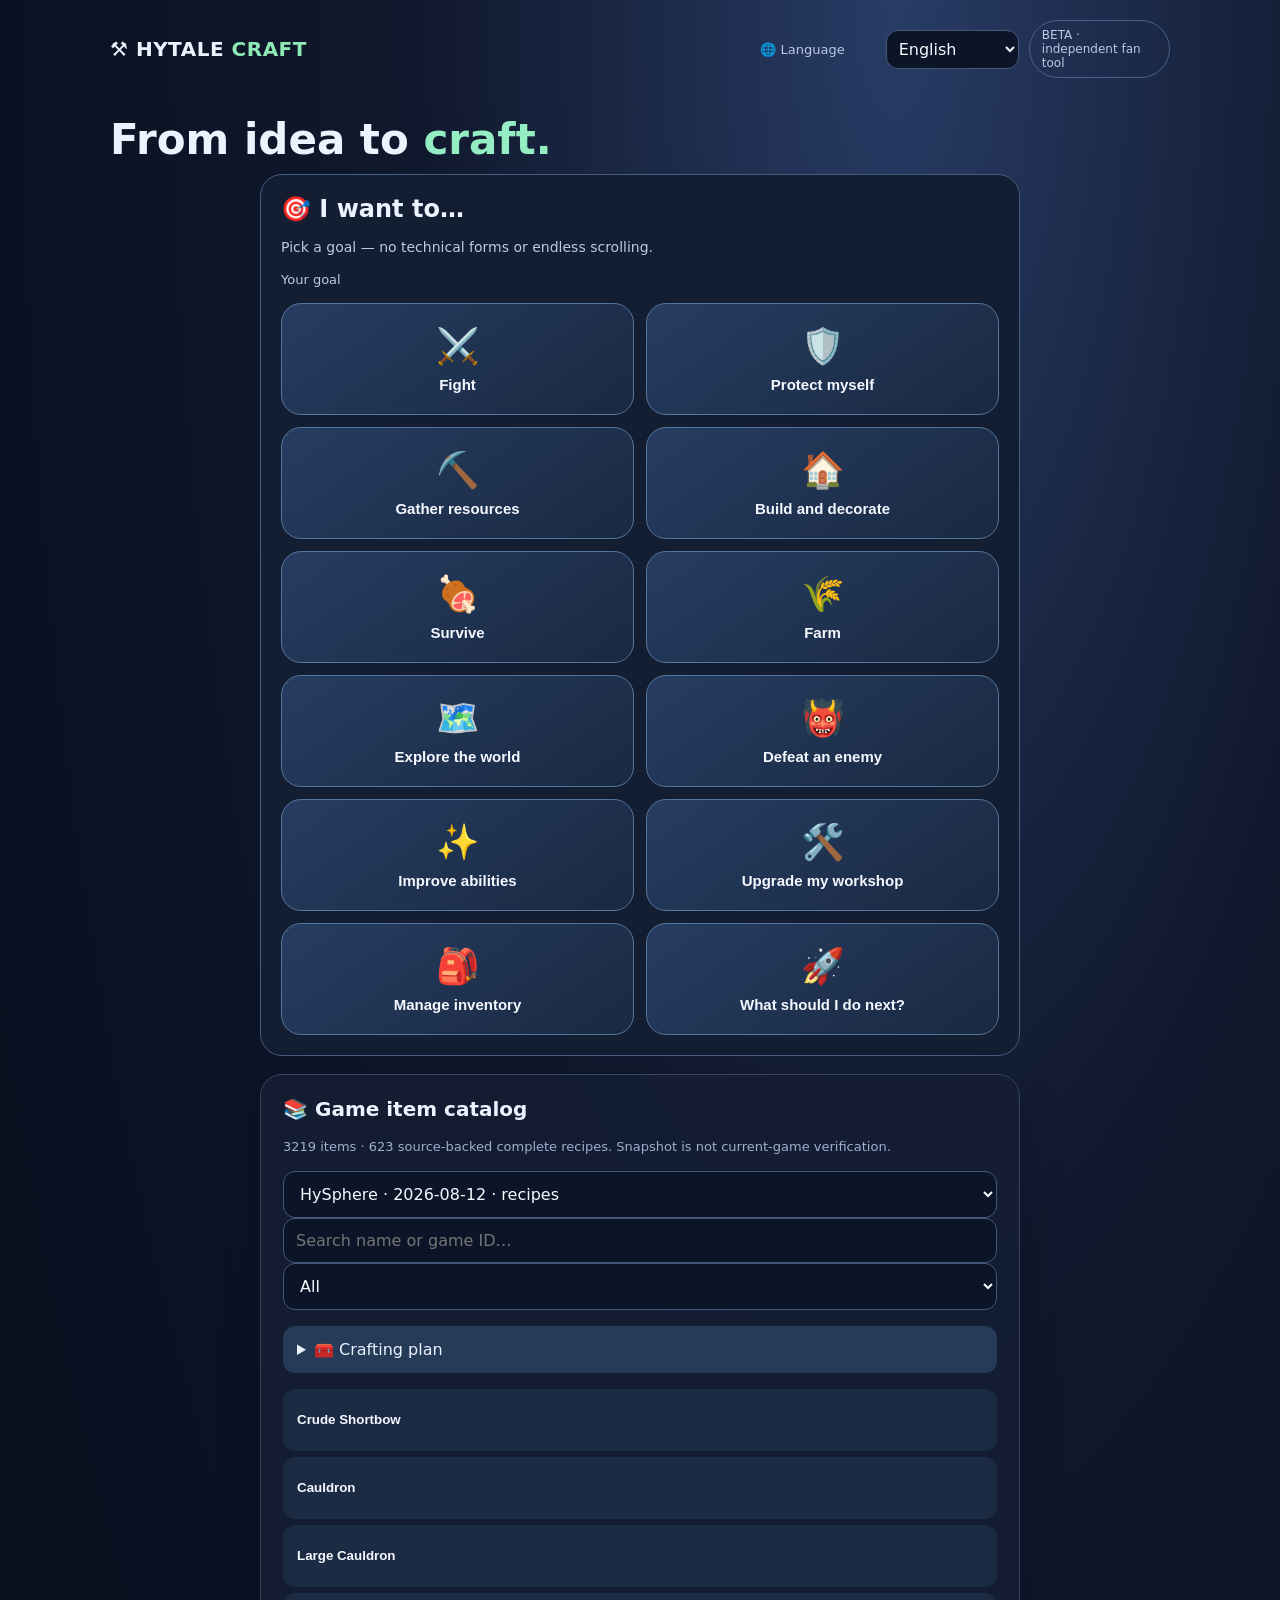
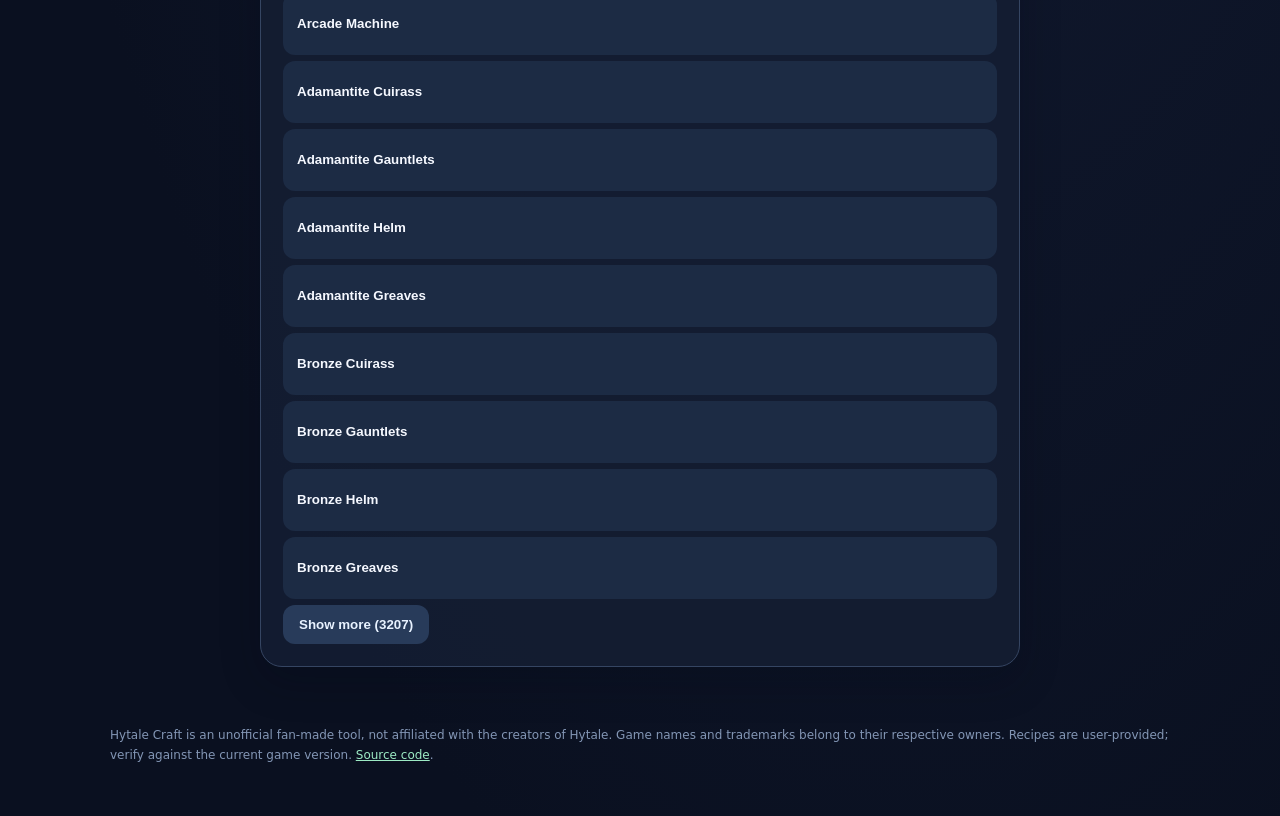
==== commit f4ca8eb9: "Connect 623 source-backed recipes, review asset inheritance and test mobile crafting" ====
--- a/index.html
+++ b/index.html
@@ -1,5 +1,5 @@
 <!doctype html>
-<html lang="en"><head><meta charset="utf-8"><meta name="viewport" content="width=device-width,initial-scale=1"><meta name="theme-color" content="#10172a"><title>Hytale Craft Planner — Recipe Calculator & Resource Checklist</title><meta name="description" content="Free unofficial Hytale crafting planner. Calculate crafting chains, track inventory, reuse leftovers, and export your recipes."><meta name="robots" content="index,follow"><link rel="canonical" href="https://moi-pary72.github.io/hytale-craft/">
+<html lang="en"><head><meta charset="utf-8"><meta name="viewport" content="width=device-width,initial-scale=1"><link rel="icon" href="data:,"><meta name="theme-color" content="#10172a"><title>Hytale Craft Planner — Recipe Calculator & Resource Checklist</title><meta name="description" content="Free unofficial Hytale crafting planner. Calculate crafting chains, track inventory, reuse leftovers, and export your recipes."><meta name="robots" content="index,follow"><link rel="canonical" href="https://moi-pary72.github.io/hytale-craft/">
 <style>
 :root{font-family:Inter,system-ui,-apple-system,sans-serif;color:#ecf3ff;background:#0a1020}*{box-sizing:border-box}body{margin:0;background:radial-gradient(ellipse at 70% 0%,#283c65 0%,#10182d 38%,#0a1020 78%);min-height:100vh}header,main,footer{max-width:1100px;margin:auto;padding:20px}header{display:flex;justify-content:space-between;align-items:center;gap:12px}.brand{font-weight:900;font-size:20px;letter-spacing:.5px}.brand span{color:#8ee9b5}.pill{font-size:12px;border:1px solid #49618c;border-radius:30px;padding:7px 12px;color:#b9cae6}h1{font-size:clamp(32px,6vw,64px);line-height:1.05;margin:36px 0 14px}h1 em{font-style:normal;color:#94edc3}.lead{color:#b5c5df;max-width:650px;line-height:1.6}.grid{display:grid;grid-template-columns:1.1fr .9fr;gap:18px;margin-top:28px}.card{background:#141e33d9;border:1px solid #354562;border-radius:22px;padding:22px;box-shadow:0 15px 40px #050a1838}h2{margin:0 0 16px;font-size:20px}h3{font-size:15px;margin:22px 0 10px;color:#bed0ec}label{display:block;font-size:13px;color:#b9cae6;margin:12px 0 6px}input,select,textarea{width:100%;background:#0c1527;color:#f5f8ff;border:1px solid #465779;border-radius:12px;padding:12px;font:inherit;min-width:0}textarea{min-height:95px}button{border:0;background:#8ee9b5;color:#102719;font-weight:800;padding:12px 16px;border-radius:12px;cursor:pointer}button.secondary{background:#283b5a;color:#e8f2ff}button.danger{background:#593044;color:#ffe0e7}.row{display:flex;gap:10px;align-items:end;flex-wrap:wrap}.row>*{flex:1}.row button{flex:0 0 auto}.muted{color:#9db0cf;font-size:13px;line-height:1.6}.item{display:flex;align-items:center;justify-content:space-between;gap:12px;padding:12px 0;border-bottom:1px solid #34415b}.item strong{font-size:14px}.item small{color:#9db0cf;display:block;margin-top:3px}.tag{background:#253b50;color:#9df3c4;border-radius:9px;padding:6px 10px;font-size:12px;white-space:nowrap}.status{padding:12px;border:1px solid #47637c;background:#1b2e41;border-radius:12px;font-size:13px;color:#c9e0fa;margin:12px 0}.error{border-color:#a45a6e;color:#ffd1da}.result{margin-top:18px}.empty{padding:22px;text-align:center;color:#99acc8;border:1px dashed #455675;border-radius:14px}footer{color:#8396b5;font-size:12px;line-height:1.7;padding-bottom:50px}a{color:#9debc5}code{color:#a7e9c6}.hide{display:none!important}@media(max-width:750px){.grid{grid-template-columns:1fr}header,main,footer{padding:16px}h1{margin-top:18px}.card{padding:17px}.row{align-items:stretch}.row button{flex:1 1 100%}}
 .hub-grid{display:grid;grid-template-columns:repeat(auto-fit,minmax(min(100%,270px),1fr));gap:12px;margin-top:16px}.hub-entry{background:#0d172b;border:1px solid #40516e;border-radius:16px;padding:16px;min-width:0}.hub-entry h3{font-size:17px;margin:0 0 8px}.hub-entry p{font-size:13px;line-height:1.55;color:#b8c9e3}.hub-entry a{display:inline-block;padding:8px 12px;border-radius:9px;background:#284564;text-decoration:none;font-weight:700}.hub-entry small{display:block;margin:10px 0;color:#92a9cc}.hub-grid .empty{grid-column:1/-1}#hub-filter{max-width:210px}@media(max-width:750px){#hub-filter{max-width:none}} 
@@ -45,11 +45,12 @@
 #advanced-tools{max-width:760px;margin:16px auto}
 #advanced-tools>summary{font-size:15px}
 @media(max-width:750px){.goal-home{padding:15px;margin-top:8px}.goal-home h2{font-size:22px}main>h1{margin-top:8px}#planner-shell .card{padding:16px}}
+#game-card button,#game-batch button{min-height:48px;margin:6px 6px 6px 0}#game-card{border:1px solid #4c6b87;border-radius:16px;padding:14px;margin:12px 0}#game-batch{margin:16px 0}#game-batch>summary{padding:14px;cursor:pointer;background:#253b57;border-radius:12px}
 </style></head><body><header><div class="brand">⚒️ HYTALE <span>CRAFT</span></div><div class="row" style="align-items:center;justify-content:flex-end"><label for="language" style="margin:0">🌐 <span id="lang-label">Language</span></label><select id="language" aria-label="Site language" style="width:auto;min-width:112px;padding:8px"><option value="en">English</option><option value="ru">Русский</option></select><div class="pill">BETA · независимый инструмент</div></div></header><main><h1>От идеи до <em>крафта.</em></h1><p class="lead">Планируй цепочки изготовления, считай базовые ресурсы и собирай список добычи. Добавляй рецепты из проверенных источников или собственной игры — калькулятор посчитает зависимости автоматически.</p><div class="status">🧭 Важно: база пока заполняется. Мы не подменяем неизвестные игровые рецепты выдуманными. Добавленные тобой рецепты сохраняются локально в браузере.</div><section class="quick-start" id="quick-start"><h2 id="quick-title">⚡ Start crafting in seconds</h2><p id="quick-description">Pick an item below, choose how many you need, and calculate the materials. Recipes are historical samples — check your game version.</p><div class="quick-grid" id="quick-grid"></div></section><section class="goal-home" id="goal-home" aria-labelledby="goal-heading"><h2 id="goal-heading">🎯 I want to…</h2><p id="goal-intro">Choose a goal. We will show only what you need.</p><label for="goal-select" id="goal-label">Your goal</label><select id="goal-select" hidden aria-hidden="true"><option value="">Choose a goal…</option></select><div id="goal-tiles" class="goal-tiles" role="group" aria-label="Choose a goal"></div><div class="goal-next" id="goal-next" hidden><label for="goal-detail" id="goal-detail-label">What exactly?</label><select id="goal-detail" hidden aria-hidden="true"></select><div id="goal-detail-tiles" class="goal-detail-tiles" role="group"></div><p class="goal-tip" id="goal-tip"></p><div class="goal-actions"><button type="button" id="goal-go">Continue →</button><button type="button" class="secondary" id="goal-reset">Start over</button></div></div></section><div class="grid" id="planner-shell"><section class="card"><h2>🧮 Калькулятор ресурсов</h2><label for="target">Что изготовить</label><select id="target"></select><div class="row"><div><label for="qty">Количество</label><input id="qty" type="number" min="1" max="999999" value="1"></div><button id="calc">Рассчитать</button></div><div id="results" class="result"><div class="empty">Добавь первый рецепт, чтобы начать расчёт.</div></div><h3>🎒 Что уже есть в инвентаре</h3><p class="muted">По одной строке: <code>Название: количество</code>. Инвентарь учитывается при расчёте, но не списывается навсегда.</p><textarea id="inventory" placeholder="Древесина: 12&#10;Камень: 8"></textarea><div class="row"><button id="save-inventory" class="secondary">Сохранить инвентарь</button><button id="reset-inventory" class="secondary">Очистить инвентарь</button></div><h3>📦 Мой список добычи</h3><div id="shopping" class="muted">Пока пусто.</div><div class="row" style="margin-top:12px"><button class="secondary" id="copy">Скопировать список</button><button class="secondary" id="clear-list">Очистить</button></div></section><section class="card" id="recipe-editor"><h2>📖 Редактор рецептов</h2><p class="muted">Название результата и количество за один крафт. Ингредиенты: каждый с новой строки в формате <code>Название: количество</code>.</p><label for="name">Предмет</label><input id="name" placeholder="Например: название из игры" maxlength="100"><div class="row"><div><label for="yield">Выход за крафт</label><input id="yield" type="number" min="1" max="999999" value="1"></div><div><label for="source">Источник (необязательно)</label><input id="source" placeholder="URL / заметка" maxlength="500"></div></div><label for="ingredients">Ингредиенты</label><textarea id="ingredients" placeholder="Материал A: 3&#10;Материал B: 2"></textarea><button id="save">Сохранить рецепт</button><div id="notice" class="muted" role="status" style="margin-top:12px"></div><h3>Сохранённые рецепты <span id="count" class="tag">0</span></h3><div id="recipes"></div><h3>💾 Перенос данных</h3><p class="muted">Экспортируй JSON, чтобы не потерять рецепты при смене телефона. Импорт заменяет текущую базу после подтверждения.</p><div class="row"><button id="export" class="secondary">Экспорт JSON</button><button id="import" class="secondary">Импорт JSON</button><input id="file" type="file" accept=".json,application/json" class="hide"></div></section></div><section class="card" id="batch-card" style="margin-top:18px"><h2 id="batch-title">🧰 Multi-item crafting planner</h2><p class="muted" id="batch-help">Plan several items at once. Recipes and inventory are shared; leftovers from earlier crafts are reused. All calculations stay on your device.</p><label for="batch-lines" id="batch-label">Crafting goals — one per line: Item: quantity</label><textarea id="batch-lines" placeholder="Item name: 2&#10;Another item: 4"></textarea><div class="row"><button id="batch-run">Calculate all</button><button id="batch-copy" class="secondary">Copy materials</button></div><div id="batch-result" class="result" aria-live="polite"></div></section><section class="card" id="source-hub" style="margin-top:18px"><h2 id="hub-heading">📚 Verified game-data sources</h2><p class="muted" id="hub-intro">Find real Hytale items and recipes in independent, versioned databases. Check each source's game version before using a recipe. No unverified recipes are preloaded.</p><div class="row"><input id="hub-search" type="search" placeholder="Search sources and features…" aria-label="Search sources"><select id="hub-filter" aria-label="Filter source category"><option value="all">All sources</option><option value="recipes">Recipes</option><option value="items">Items</option><option value="technical">Technical data</option></select></div><div id="hub-list" class="hub-grid"></div><p class="muted" id="hub-disclaimer">These are third-party references, not endorsements. Source versions and coverage can differ. Links open their original websites.</p></section><section class="card" id="asset-importer" style="margin-top:18px"><h2 id="asset-title">🧩 Import real Hytale recipe assets</h2><p class="muted" id="asset-description">Paste a recipe JSON asset from a game build you trust. Only explicit item IDs and positive quantities are supported. Complex tags and resource types are rejected, never guessed. Review before saving.</p><label for="asset-json" id="asset-json-label">Recipe asset JSON</label><textarea id="asset-json" spellcheck="false" style="min-height:170px;font-family:ui-monospace,monospace" placeholder='{"Input":[{"ItemId":"item_a","Quantity":2}],"Output":[{"ItemId":"item_b","Quantity":1}]}'></textarea><div class="row"><button id="asset-preview" class="secondary">Validate & preview</button><button id="asset-save" disabled>Save user recipe</button></div><div id="asset-result" class="status" role="status" aria-live="polite"></div></section><section class="card" id="asset-bulk" style="margin-top:18px"><h2 id="bulk-title">📦 Bulk recipe import</h2><p class="muted" id="bulk-desc">Import a JSON array of recipe assets or an object containing a recipes array. Invalid or ambiguous recipes are skipped; preview before saving. Export your recipes first if you want a backup.</p><label for="bulk-file" id="bulk-label">Select a JSON file (max 2 MB)</label><input id="bulk-file" type="file" accept=".json,application/json"><div class="row"><button id="bulk-check" class="secondary">Preview import</button><button id="bulk-apply" disabled>Import validated recipes</button></div><div id="bulk-status" class="status" role="status" aria-live="polite"></div></section></main><footer>Hytale Craft — неофициальный фанатский инструмент, не связанный с разработчиками Hytale. Игровые названия и знаки принадлежат правообладателям. Данные рецептов добавляет пользователь; проверяй их по актуальной версии игры. <a href="https://github.com/moi-pary72/hytale-craft">Исходный код</a>.</footer>
-<script src="web/planner.js"></script>
+<script src="web/planner.js"></script><script src="web/game-recipes.js"></script>
 <script>
 (()=>{'use strict';
-const KEY='hytale-craft-recipes-v1';let db={};let shopping={};
+const KEY='hytale-craft-recipes-v1';let db=Object.create(null);let shopping={};
 const $=id=>document.getElementById(id);
 const safe=s=>String(s).replace(/[&<>"']/g,c=>({'&':'&amp;','<':'&lt;','>':'&gt;','"':'&quot;',"'":'&#39;'}[c]));
 const validName=s=>typeof s==='string'&&s.trim().length>0&&s.trim().length<=100;
@@ -61,8 +62,8 @@
 function render(){const keys=Object.keys(db).sort((a,b)=>a.localeCompare(b,'ru'));$('count').textContent=keys.length;const selected=$('target').value;$('target').innerHTML='<option value="">Выбери предмет</option>'+keys.map(k=>'<option value="'+safe(k)+'">'+safe(k)+'</option>').join('');if(db[selected])$('target').value=selected;$('recipes').innerHTML=keys.length?keys.map(k=>'<div class="item"><div><strong>'+safe(k)+'</strong><small>Выход: '+db[k].yield+' · компонентов: '+Object.keys(db[k].ingredients).length+'</small></div><button class="secondary edit" data-key="'+safe(k)+'">Изменить</button><button class="danger del" data-key="'+safe(k)+'" aria-label="Удалить '+safe(k)+'">×</button></div>').join(''):'<div class="muted">Рецептов ещё нет.</div>';}
 function showRecipe(){const name=$('target').value,r=db[name];if(!r)return;shopping={};displayShopping();$('results').innerHTML='<h3>'+safe(name)+'</h3><p class="status">'+(r.source.startsWith('Historical community guide')?'Неподтверждённый старый пример · Unverified legacy sample':'Пользовательский рецепт · User recipe')+'</p><p>'+safe(r.source)+'</p><p>Выход / Yield: '+r.yield+'</p>'+Object.entries(r.ingredients).map(([k,v])=>'<div class="item"><span>'+safe(k)+'</span><strong>× '+v+'</strong></div>').join('');}
 $('target').addEventListener('change',showRecipe);
-function parseIngredients(s){const out={};for(const line of s.split(/\r?\n/)){if(!line.trim())continue;const pos=line.lastIndexOf(':');if(pos<1)throw Error('Формат ингредиента: Название: количество');const key=line.slice(0,pos).trim(),n=Number(line.slice(pos+1).trim());if(!validName(key)||!integer(n))throw Error('Некорректный ингредиент: '+line);out[key]=(out[key]||0)+n;if(!integer(out[key]))throw Error('Слишком большое количество: '+key)}if(Object.keys(out).length>50)throw Error('Максимум 50 ингредиентов');return out}
-$('save').onclick=()=>{try{const name=$('name').value.trim(),yieldCount=Number($('yield').value),source=$('source').value.trim();if(!validName(name)||!integer(yieldCount))throw Error('Проверь название и количество результата');if(source.length>500)throw Error('Слишком длинный источник');const ingredients=parseIngredients($('ingredients').value);if(Object.keys(db).length>=500&&!db[name])throw Error('Лимит 500 рецептов');db[name]={yield:yieldCount,source,ingredients};persist();render();$('target').value=name;showRecipe();notify('Рецепт сохранён: '+name)}catch(e){notify(e.message,true)}};
+function parseIngredients(s){const out=Object.create(null);for(const line of s.split(/\r?\n/)){if(!line.trim())continue;const pos=line.lastIndexOf(':');if(pos<1)throw Error('Формат ингредиента: Название: количество');const key=line.slice(0,pos).trim(),n=Number(line.slice(pos+1).trim());if(!validName(key)||!integer(n))throw Error('Некорректный ингредиент: '+line);out[key]=(out[key]||0)+n;if(!integer(out[key]))throw Error('Слишком большое количество: '+key)}if(Object.keys(out).length>50)throw Error('Максимум 50 ингредиентов');return out}
+$('save').onclick=()=>{try{const name=$('name').value.trim(),yieldCount=Number($('yield').value),source=$('source').value.trim();if(!validName(name)||!integer(yieldCount))throw Error('Проверь название и количество результата');if(source.length>500)throw Error('Слишком длинный источник');const ingredients=parseIngredients($('ingredients').value);if(Object.keys(db).length>=500&&!db[name])throw Error('Лимит 500 рецептов');const before=db[name];db[name]={yield:yieldCount,source,ingredients};if(!persist()){if(before)db[name]=before;else delete db[name];return}render();$('target').value=name;showRecipe();notify('Рецепт сохранён: '+name)}catch(e){notify(e.message,true)}};
 $('recipes').onclick=e=>{const b=e.target.closest('button[data-key]');if(!b)return;const key=b.dataset.key;if(!db[key])return;if(b.classList.contains('del')){if(confirm('Удалить рецепт «'+key+'»?')){delete db[key];persist();render()}}else{$('name').value=key;$('yield').value=db[key].yield;$('source').value=db[key].source;$('ingredients').value=Object.entries(db[key].ingredients).map(([k,v])=>k+': '+v).join('\n');$('name').focus();notify('Редактируешь: '+key)}};
 function compute(name,qty,inventory){return HytalePlanner.compute(db,{[name]:qty},inventory)}
 function displayShopping(){const entries=Object.entries(shopping).sort((a,b)=>a[0].localeCompare(b[0],'ru'));$('shopping').innerHTML=entries.length?entries.map(([k,v])=>'<div class="item"><span>'+safe(k)+'</span><strong>× '+v.toLocaleString('ru-RU')+'</strong></div>').join(''):'Пока пусто.'}
@@ -144,12 +145,12 @@
 const i18n={en:{title:'🧩 Import real Hytale recipe assets',desc:'Paste a recipe JSON asset from a game build you trust. Only explicit item IDs and positive quantities are supported. Complex tags and resource types are rejected, never guessed. Review before saving.',label:'Recipe asset JSON',preview:'Validate & preview',save:'Save user recipe',empty:'Paste a recipe asset to start.',invalid:'Invalid recipe: ',ready:'Ready to save: ',saved:'Saved! Reloading the planner…',exists:'A recipe with this output ID already exists. Saving will overwrite it. Continue?',format:'Expected a recipe JSON object with Input and Output or PrimaryOutput.',complex:'This recipe uses a resource type, item tag, multiple outputs or another unsupported format. Import it manually after verifying the actual ingredients.',limit:'The recipe exceeds safe size or quantity limits.',storage:'Cannot save recipe to browser storage.'},ru:{title:'🧩 Импорт настоящих рецептов Hytale',desc:'Вставь JSON рецепта из проверенной версии игры. Поддерживаются только явные идентификаторы предметов и положительные количества. Сложные теги и типы ресурсов отклоняются без догадок. Перед сохранением проверь результат.',label:'JSON игрового рецепта',preview:'Проверить и показать',save:'Сохранить рецепт',empty:'Вставь игровой рецепт для начала.',invalid:'Ошибка рецепта: ',ready:'Можно сохранить: ',saved:'Сохранено! Перезагружаем калькулятор…',exists:'Рецепт с таким идентификатором уже есть. Перезаписать?',format:'Ожидается JSON рецепта с Input и Output или PrimaryOutput.',complex:'В рецепте есть тип ресурса, тег предмета, несколько результатов или неподдерживаемый формат. Проверь ингредиенты и добавь его вручную.',limit:'Превышены ограничения размера или количества.',storage:'Не удалось сохранить рецепт в браузере.'}};
 const lang=()=>$('language').value==='ru'?'ru':'en';let pending=null;
 const validId=x=>typeof x==='string'&&x.trim()===x&&x.length>0&&x.length<=100&&!/[<>]/.test(x);
-function readRecipe(src){if(src.length>100000)throw Error(i18n[lang()].limit);const parsed=JSON.parse(src),t=i18n[lang()];if(!parsed||Array.isArray(parsed)||typeof parsed!=='object')throw Error(t.format);const a=parsed.Recipe&&typeof parsed.Recipe==='object'&&!Array.isArray(parsed.Recipe)?parsed.Recipe:parsed;if(!Array.isArray(a.Input))throw Error(t.format);
-const outs=Array.isArray(a.Output)&&a.Output.length?a.Output:a.PrimaryOutput?[a.PrimaryOutput]:parsed.Recipe&&validId(parsed.ItemId)?[{ItemId:parsed.ItemId,Quantity:a.OutputQuantity??1}]:null;
+function readRecipe(src){if(src.length>100000)throw Error(i18n[lang()].limit);const parsed=JSON.parse(src),t=i18n[lang()];if(!parsed||Array.isArray(parsed)||typeof parsed!=='object')throw Error(t.format);const a=parsed.Recipe&&typeof parsed.Recipe==='object'&&!Array.isArray(parsed.Recipe)?parsed.Recipe:parsed;if(parsed.Parent||a.Parent)throw Error(t.complex);if(!Array.isArray(a.Input))throw Error(t.format);
+const outs=a.Output!=null?(Array.isArray(a.Output)?a.Output:null):a.PrimaryOutput?[a.PrimaryOutput]:parsed.Recipe&&validId(parsed.ItemId)?[{ItemId:parsed.ItemId,Quantity:a.OutputQuantity??1}]:null;
 if(!outs||outs.length!==1)throw Error(t.complex);
 const out=outs[0];if(!out||!validId(out.ItemId)||out.ResourceTypeId||out.ItemTag||out.Metadata||a.Input.some(v=>v&&v.Metadata)||a.Output&&a.Output.length>1)throw Error(t.complex);
 const qty=out.Quantity??a.OutputQuantity??1;if(!Number.isSafeInteger(qty)||qty<1||qty>999999)throw Error(t.limit);
-if(!a.Input.length||a.Input.length>50)throw Error(t.limit);const ingredients={};
+if(!a.Input.length||a.Input.length>50)throw Error(t.limit);const ingredients=Object.create(null);
 for(const v of a.Input){if(!v||!validId(v.ItemId)||v.ResourceTypeId||v.ItemTag||v.Metadata)throw Error(t.complex);const n=v.Quantity??1;if(!Number.isSafeInteger(n)||n<1||n>999999)throw Error(t.limit);ingredients[v.ItemId]=(ingredients[v.ItemId]||0)+n;if(ingredients[v.ItemId]>999999)throw Error(t.limit)}
 return {name:out.ItemId,recipe:{yield:qty,source:'User-provided Hytale JSON; verify game build and bench requirements',ingredients}}}
 function render(){const t=i18n[lang()];$('asset-title').textContent=t.title;$('asset-description').textContent=t.desc;$('asset-json-label').textContent=t.label;$('asset-preview').textContent=t.preview;$('asset-save').textContent=t.save;if(!pending)$('asset-result').textContent=t.empty}
@@ -164,10 +165,10 @@
 const dict={en:{title:'📦 Bulk recipe import',desc:'Import a JSON array of recipe assets or an object containing a recipes array. Invalid or ambiguous recipes are skipped; preview before saving. Export your recipes first if you want a backup.',label:'Select a JSON file (max 2 MB)',check:'Preview import',apply:'Import validated recipes',idle:'Choose a JSON file to begin.',size:'File exceeds 2 MB.',format:'Expected a JSON array or an object with a recipes array.',preview:'Valid: {ok} · skipped: {skip} · duplicates in file: {dup} · existing recipes to replace: {replace}.',done:'Imported {count} recipes. Reloading planner…',failed:'Import failed: ',limit:'Only 500 saved recipes are supported. Reduce the import or remove some recipes.',confirm:'Import {count} recipes? {replace} existing recipes will be overwritten.',empty:'No supported recipes in the file.',file:'Choose a JSON file.'},ru:{title:'📦 Массовый импорт рецептов',desc:'Импортируй массив игровых JSON-рецептов или объект с массивом recipes. Неоднозначные и ошибочные рецепты пропускаются; сначала проверь результат. Перед импортом можно экспортировать текущую базу.',label:'Выбери JSON-файл (до 2 МБ)',check:'Предпросмотр импорта',apply:'Импортировать проверенные',idle:'Выбери JSON-файл для начала.',size:'Файл больше 2 МБ.',format:'Ожидается JSON-массив или объект с массивом recipes.',preview:'Подходят: {ok} · пропущено: {skip} · повторов в файле: {dup} · замен существующих: {replace}.',done:'Импортировано {count} рецептов. Перезагружаем калькулятор…',failed:'Ошибка импорта: ',limit:'Поддерживается не более 500 сохранённых рецептов. Уменьши файл или удали часть рецептов.',confirm:'Импортировать {count} рецептов? Существующие рецепты будут заменены: {replace}.',empty:'Нет поддерживаемых рецептов в файле.',file:'Выбери JSON-файл.'}};
 const lang=()=>$('language').value==='ru'?'ru':'en',T=()=>dict[lang()];let ready=null;
 const good=x=>typeof x==='string'&&x.length>0&&x.length<=100&&x.trim()===x&&!/[<>]/.test(x),num=x=>Number.isSafeInteger(x)&&x>0&&x<=999999;
-function parse(x){if(!x||typeof x!=='object'||Array.isArray(x))return null;const a=x.Recipe&&typeof x.Recipe==='object'&&!Array.isArray(x.Recipe)?x.Recipe:x;if(!Array.isArray(a.Input)||!a.Input.length||a.Input.length>50)return null;
-const outs=Array.isArray(a.Output)?a.Output:a.PrimaryOutput?[a.PrimaryOutput]:x.Recipe&&good(x.ItemId)?[{ItemId:x.ItemId,Quantity:a.OutputQuantity??1}]:null;
+function parse(x){if(!x||typeof x!=='object'||Array.isArray(x))return null;const a=x.Recipe&&typeof x.Recipe==='object'&&!Array.isArray(x.Recipe)?x.Recipe:x;if(x.Parent||a.Parent)return null;if(!Array.isArray(a.Input)||!a.Input.length||a.Input.length>50)return null;
+const outs=a.Output!=null?(Array.isArray(a.Output)?a.Output:null):a.PrimaryOutput?[a.PrimaryOutput]:x.Recipe&&good(x.ItemId)?[{ItemId:x.ItemId,Quantity:a.OutputQuantity??1}]:null;
 if(!outs||outs.length!==1)return null;const out=outs[0];if(!out||!good(out.ItemId)||out.ResourceTypeId||out.ItemTag||out.Metadata)return null;
-const yieldQty=out.Quantity??a.OutputQuantity??1;if(!num(yieldQty))return null;const ingredients={};
+const yieldQty=out.Quantity??a.OutputQuantity??1;if(!num(yieldQty))return null;const ingredients=Object.create(null);
 for(const v of a.Input){if(!v||!good(v.ItemId)||v.ResourceTypeId||v.ItemTag||v.Metadata||!num(v.Quantity??1))return null;ingredients[v.ItemId]=(ingredients[v.ItemId]||0)+(v.Quantity??1);if(!num(ingredients[v.ItemId]))return null}
 return [out.ItemId,{yield:yieldQty,ingredients,source:'User-provided Hytale JSON bulk import; verify game build and bench requirements'}]}
 function getDb(){const db=JSON.parse(localStorage.getItem(KEY)||'{}');if(!db||Array.isArray(db)||typeof db!=='object')throw Error(T().format);return db}
